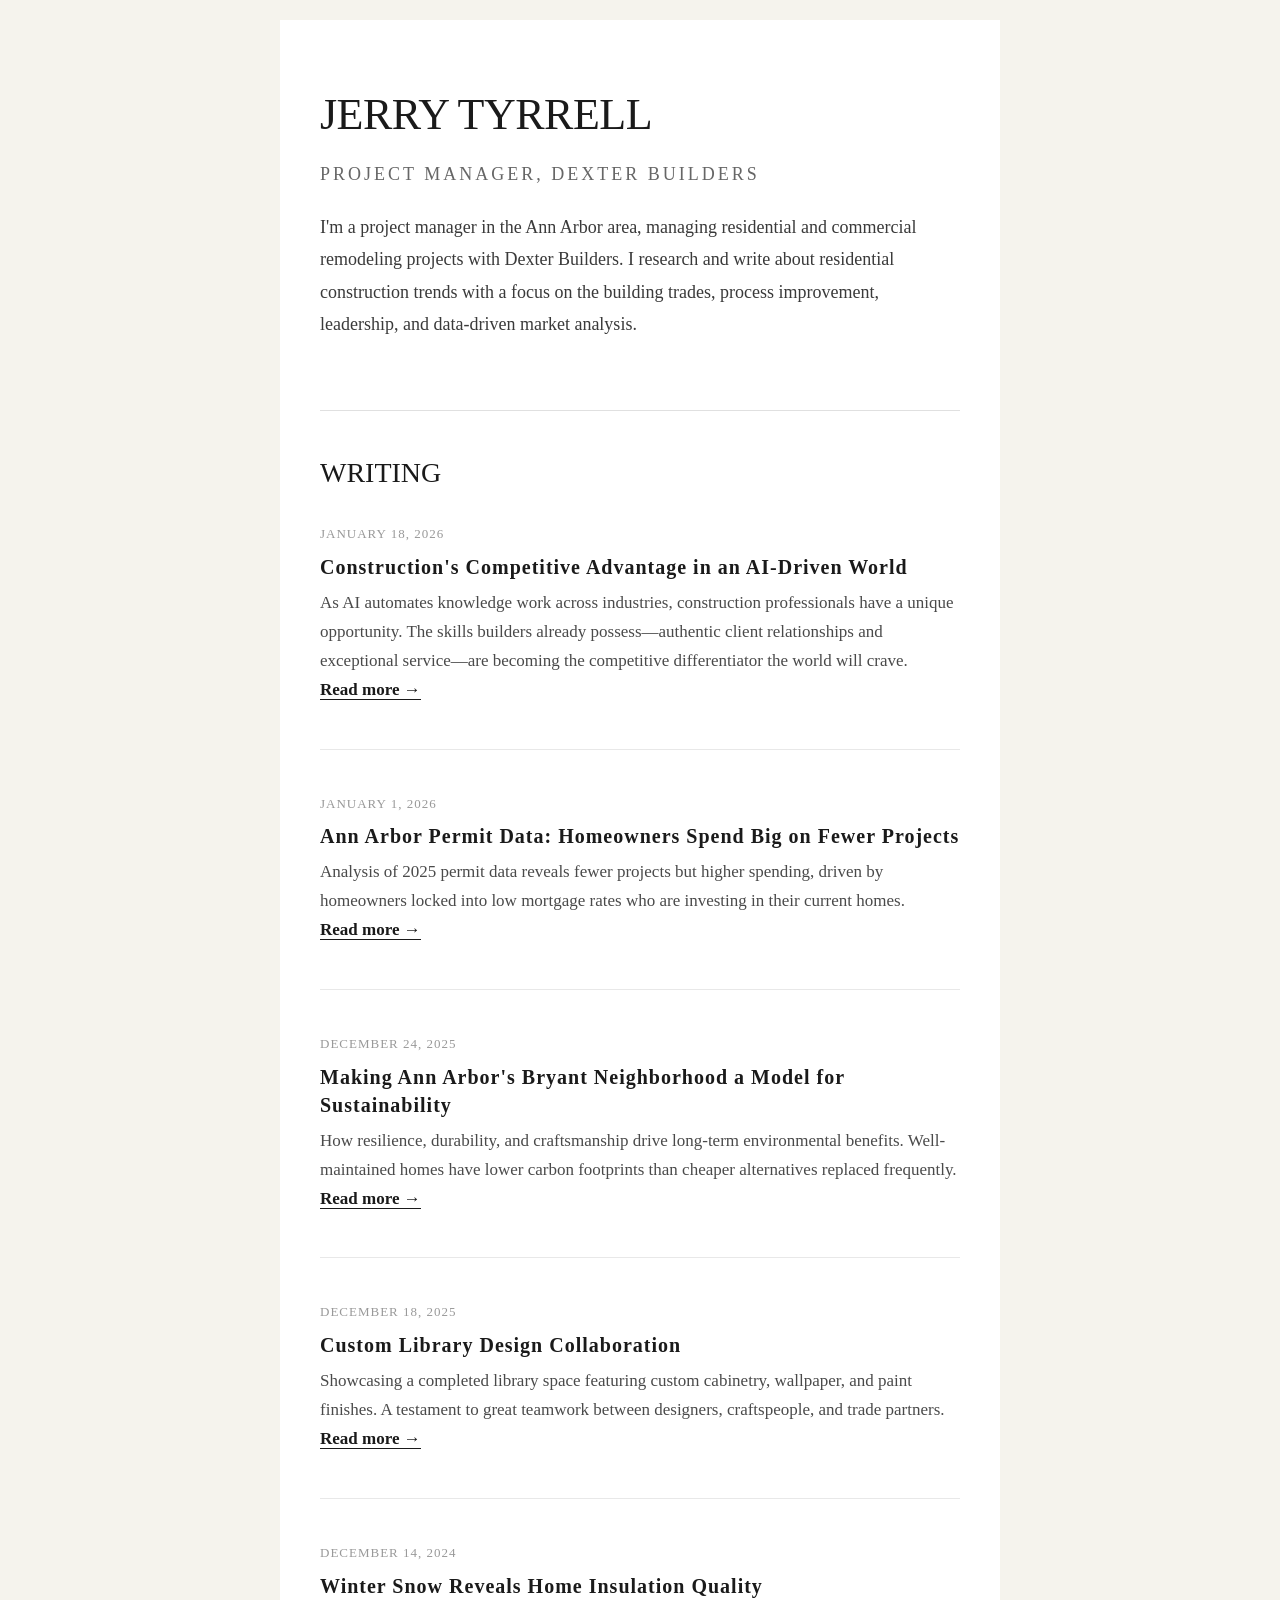
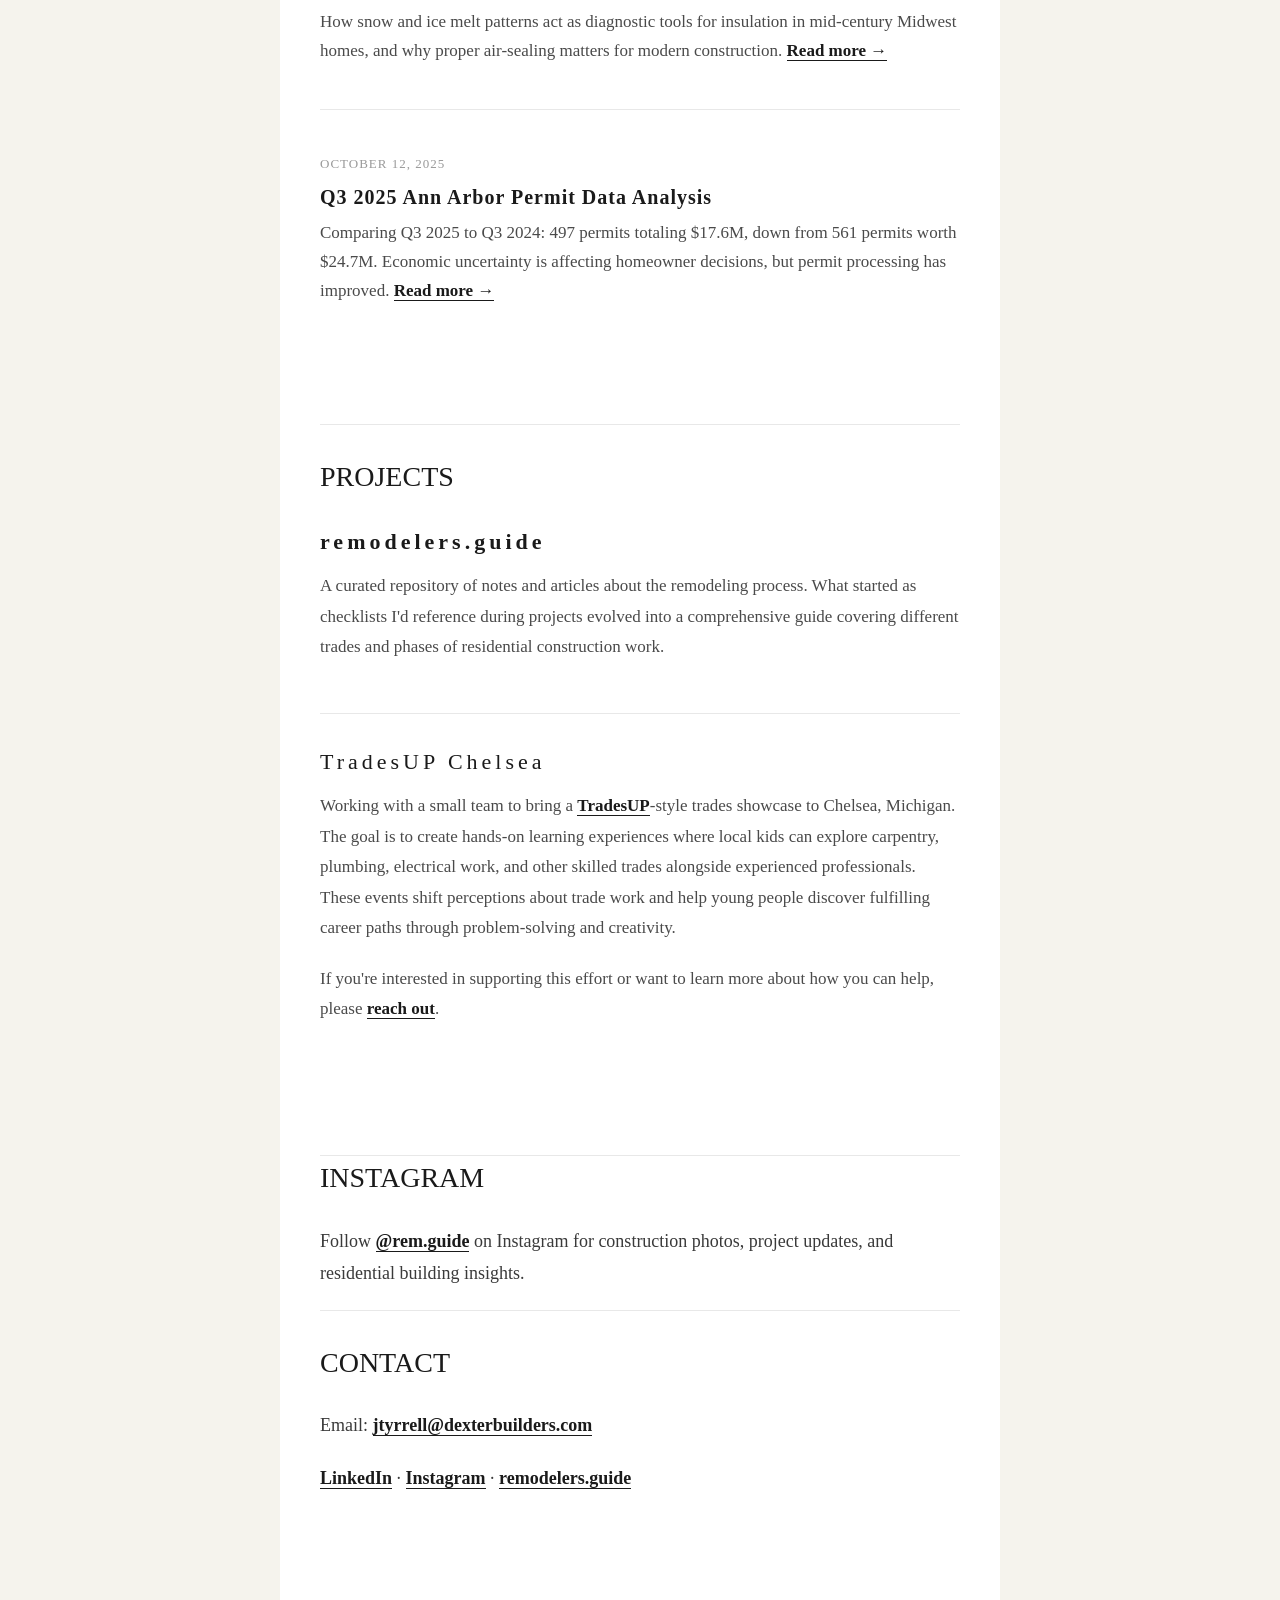
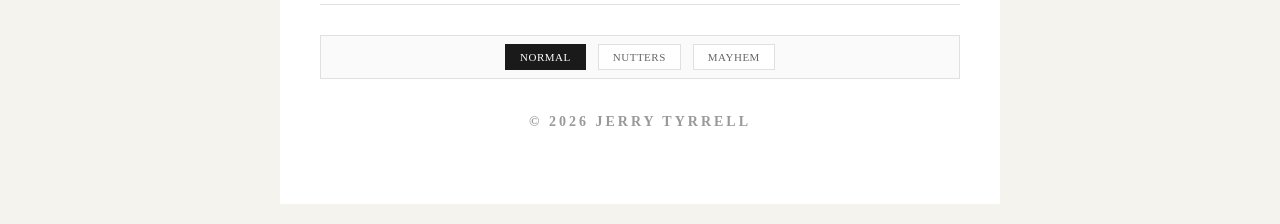
==== index.html @ f1213cc7 "Remove Instagram grid and replace with simple link Replaced the 3x3 Instagram grid with a simple tex" ====
<!DOCTYPE html>
<html lang="en">
<head>
    <meta charset="UTF-8">
    <meta name="viewport" content="width=device-width, initial-scale=1.0">
    <meta name="robots" content="noindex, nofollow">
    <meta name="googlebot" content="noindex, nofollow">
    <title>Jerry Tyrrell</title>
    <link rel="stylesheet" href="styles.css">
</head>
<body>
    <div class="container">
        <header>
            <h1>Jerry Tyrrell</h1>
            <p class="subtitle">Project Manager, Dexter Builders</p>
            <p class="intro">I'm a project manager in the Ann Arbor area, managing residential and commercial remodeling projects with Dexter Builders. I research and write about residential construction trends with a focus on the building trades, process improvement, leadership, and data-driven market analysis.</p>
        </header>

        <main>
            <section id="writing">
                <h2>Writing</h2>

                <div class="posts-grid">
                    <div class="post-tile">
                        <div class="post-meta">January 18, 2026</div>
                        <h3><a href="https://www.linkedin.com/feed/update/urn:li:activity:7418516091066363904/" target="_blank">Construction's Competitive Advantage in an AI-Driven World</a></h3>
                        <p>As AI automates knowledge work across industries, construction professionals have a unique opportunity. The skills builders already possess—authentic client relationships and exceptional service—are becoming the competitive differentiator the world will crave. <a href="https://www.linkedin.com/feed/update/urn:li:activity:7418516091066363904/" target="_blank" class="read-more">Read more →</a></p>
                    </div>

                    <div class="post-divider"></div>

                    <div class="post-tile">
                        <div class="post-meta">January 1, 2026</div>
                        <h3><a href="https://www.linkedin.com/posts/jerrytyrrell_closing-out-the-year-means-we-can-look-at-activity-7412513308915867648-OZ-E" target="_blank">Ann Arbor Permit Data: Homeowners Spend Big on Fewer Projects</a></h3>
                        <p>Analysis of 2025 permit data reveals fewer projects but higher spending, driven by homeowners locked into low mortgage rates who are investing in their current homes. <a href="https://www.linkedin.com/posts/jerrytyrrell_closing-out-the-year-means-we-can-look-at-activity-7412513308915867648-OZ-E" target="_blank" class="read-more">Read more →</a></p>
                    </div>

                    <div class="post-divider"></div>

                    <div class="post-tile">
                        <div class="post-meta">December 24, 2025</div>
                        <h3><a href="https://www.linkedin.com/posts/jerrytyrrell_making-ann-arbors-bryant-neighborhood-a-activity-7409614318465519616-YeWt" target="_blank">Making Ann Arbor's Bryant Neighborhood a Model for Sustainability</a></h3>
                        <p>How resilience, durability, and craftsmanship drive long-term environmental benefits. Well-maintained homes have lower carbon footprints than cheaper alternatives replaced frequently. <a href="https://www.linkedin.com/posts/jerrytyrrell_making-ann-arbors-bryant-neighborhood-a-activity-7409614318465519616-YeWt" target="_blank" class="read-more">Read more →</a></p>
                    </div>

                    <div class="post-divider"></div>

                    <div class="post-tile">
                        <div class="post-meta">December 18, 2025</div>
                        <h3><a href="https://www.linkedin.com/posts/jerrytyrrell_i-love-the-way-this-library-turned-out-it-activity-7407270418157330432-pagd" target="_blank">Custom Library Design Collaboration</a></h3>
                        <p>Showcasing a completed library space featuring custom cabinetry, wallpaper, and paint finishes. A testament to great teamwork between designers, craftspeople, and trade partners. <a href="https://www.linkedin.com/posts/jerrytyrrell_i-love-the-way-this-library-turned-out-it-activity-7407270418157330432-pagd" target="_blank" class="read-more">Read more →</a></p>
                    </div>

                    <div class="post-divider"></div>

                    <div class="post-tile">
                        <div class="post-meta">December 14, 2024</div>
                        <h3><a href="https://www.linkedin.com/posts/jerrytyrrell_this-time-of-year-is-a-gift-for-housing-nerds-activity-7406073569228754944-mecq" target="_blank">Winter Snow Reveals Home Insulation Quality</a></h3>
                        <p>How snow and ice melt patterns act as diagnostic tools for insulation in mid-century Midwest homes, and why proper air-sealing matters for modern construction. <a href="https://www.linkedin.com/posts/jerrytyrrell_this-time-of-year-is-a-gift-for-housing-nerds-activity-7406073569228754944-mecq" target="_blank" class="read-more">Read more →</a></p>
                    </div>

                    <div class="post-divider"></div>

                    <div class="post-tile">
                        <div class="post-meta">October 12, 2025</div>
                        <h3><a href="https://www.linkedin.com/posts/jerrytyrrell_ive-been-tracking-ann-arbors-permit-info-activity-7382974344899125248-f1o3" target="_blank">Q3 2025 Ann Arbor Permit Data Analysis</a></h3>
                        <p>Comparing Q3 2025 to Q3 2024: 497 permits totaling $17.6M, down from 561 permits worth $24.7M. Economic uncertainty is affecting homeowner decisions, but permit processing has improved. <a href="https://www.linkedin.com/posts/jerrytyrrell_ive-been-tracking-ann-arbors-permit-info-activity-7382974344899125248-f1o3" target="_blank" class="read-more">Read more →</a></p>
                    </div>
                </div>
            </section>

            <section id="projects">
                <h2>Projects</h2>
                <div class="project">
                    <h3><a href="https://remodelers.guide" target="_blank">remodelers.guide</a></h3>
                    <p>A curated repository of notes and articles about the remodeling process. What started as checklists I'd reference during projects evolved into a comprehensive guide covering different trades and phases of residential construction work.</p>
                </div>
                <div class="project">
                    <h3>TradesUP Chelsea</h3>
                    <p>Working with a small team to bring a <a href="https://www.tradesup.org/" target="_blank">TradesUP</a>-style trades showcase to Chelsea, Michigan. The goal is to create hands-on learning experiences where local kids can explore carpentry, plumbing, electrical work, and other skilled trades alongside experienced professionals. These events shift perceptions about trade work and help young people discover fulfilling career paths through problem-solving and creativity.</p>
                    <p>If you're interested in supporting this effort or want to learn more about how you can help, please <a href="mailto:jtyrrell@dexterbuilders.com">reach out</a>.</p>
                </div>
            </section>

            <section id="instagram">
                <h2>Instagram</h2>
                <p>Follow <a href="https://www.instagram.com/rem.guide" target="_blank">@rem.guide</a> on Instagram for construction photos, project updates, and residential building insights.</p>
            </section>

            <section id="contact">
                <h2>Contact</h2>
                <p>
                    Email: <a href="mailto:jtyrrell@dexterbuilders.com">jtyrrell@dexterbuilders.com</a>
                </p>
                <p>
                    <a href="https://www.linkedin.com/in/jerrytyrrell" target="_blank">LinkedIn</a> ·
                    <a href="https://www.instagram.com/rem.guide" target="_blank">Instagram</a> ·
                    <a href="https://remodelers.guide" target="_blank">remodelers.guide</a>
                </p>
            </section>
        </main>

        <footer>
            <div class="chaos-toggle">
                <div class="mode-buttons">
                    <button class="mode-btn active" data-mode="normal">Normal</button>
                    <button class="mode-btn" data-mode="nutters">Nutters</button>
                    <button class="mode-btn" data-mode="mayhem">Mayhem</button>
                </div>
            </div>
            <p>© 2026 Jerry Tyrrell</p>
        </footer>
    </div>
    <script src="script.js"></script>
</body>
</html>
---- styles.css ----
/* Reset and Base Styles */
* {
    margin: 0;
    padding: 0;
    box-sizing: border-box;
}

html {
    scroll-behavior: smooth;
}

@keyframes pixelGlitch {
    0%, 100% { transform: translate(0); }
    20% { transform: translate(-2px, 2px); }
    40% { transform: translate(2px, -2px); }
    60% { transform: translate(-2px, -2px); }
    80% { transform: translate(2px, 2px); }
}

@keyframes constructionBlink {
    0%, 49% { opacity: 1; }
    50%, 100% { opacity: 0; }
}

@keyframes neonGlow {
    0%, 100% {
        text-shadow: 0 0 10px #FF00FF, 0 0 20px #FF00FF, 0 0 30px #00FFFF;
    }
    50% {
        text-shadow: 0 0 20px #00FFFF, 0 0 30px #00FFFF, 0 0 40px #FF00FF;
    }
}

@keyframes rotate {
    from { transform: rotate(0deg); }
    to { transform: rotate(360deg); }
}

@keyframes slideIn {
    from { transform: translateX(-100%); opacity: 0; }
    to { transform: translateX(0); opacity: 1; }
}

body {
    font-family: 'Courier New', Courier, monospace;
    font-size: 16px;
    line-height: 1.6;
    color: #00FF00;
    background: #000;
    position: relative;
    overflow-x: hidden;
    cursor: crosshair;
}

body::before {
    content: "";
    position: fixed;
    top: 0;
    left: 0;
    width: 100%;
    height: 100%;
    background:
        repeating-linear-gradient(
            0deg,
            rgba(255, 0, 255, 0.03) 0px,
            transparent 1px,
            transparent 2px,
            rgba(255, 0, 255, 0.03) 3px
        ),
        radial-gradient(circle at 20% 50%, rgba(0, 255, 255, 0.1) 0%, transparent 50%),
        radial-gradient(circle at 80% 80%, rgba(255, 0, 255, 0.1) 0%, transparent 50%);
    pointer-events: none;
    z-index: 1;
    animation: pixelGlitch 5s infinite;
}

/* Bold, chunky headings for retro game feel */
h1, h2, h3, h4, h5, h6 {
    font-family: 'Courier New', Courier, monospace;
    font-weight: 900;
    text-transform: uppercase;
    letter-spacing: 4px;
}

/* Container */
.container {
    max-width: 900px;
    margin: 20px auto;
    padding: 0;
    background: linear-gradient(45deg, #1a1a1a 25%, transparent 25%),
                linear-gradient(-45deg, #1a1a1a 25%, transparent 25%),
                linear-gradient(45deg, transparent 75%, #1a1a1a 75%),
                linear-gradient(-45deg, transparent 75%, #1a1a1a 75%),
                #0a0a0a;
    background-size: 20px 20px;
    background-position: 0 0, 0 10px, 10px -10px, -10px 0px;
    min-height: calc(100vh - 40px);
    border: 4px solid #FF00FF;
    box-shadow:
        0 0 20px #FF00FF,
        0 0 40px rgba(255, 0, 255, 0.5),
        inset 0 0 60px rgba(0, 255, 255, 0.1);
    position: relative;
    z-index: 2;
    animation: slideIn 0.8s ease-out;
}

.container::before {
    content: "⚠ CONSTRUCTION ZONE ⚠";
    position: absolute;
    top: -30px;
    left: 50%;
    transform: translateX(-50%);
    background: repeating-linear-gradient(
        45deg,
        #FFFF00,
        #FFFF00 10px,
        #000 10px,
        #000 20px
    );
    color: #000;
    padding: 8px 24px;
    font-size: 14px;
    font-weight: 900;
    letter-spacing: 3px;
    border: 3px solid #000;
    animation: constructionBlink 1s infinite;
    z-index: 10;
}

.container::after {
    content: "▼";
    position: absolute;
    bottom: -40px;
    left: 50%;
    transform: translateX(-50%);
    color: #00FFFF;
    font-size: 24px;
    animation: constructionBlink 0.8s infinite;
}

/* Header */
header {
    margin: 0;
    padding: 30px 20px;
    background: linear-gradient(135deg, #FF00FF 0%, #00FFFF 100%);
    border-bottom: 6px solid #FFFF00;
    position: relative;
    overflow: hidden;
}

header::before {
    content: "🏗";
    position: absolute;
    top: 10px;
    right: 20px;
    font-size: 60px;
    opacity: 0.3;
    animation: rotate 10s linear infinite;
}

header::after {
    content: "";
    position: absolute;
    top: 0;
    left: -100%;
    width: 100%;
    height: 100%;
    background: linear-gradient(90deg, transparent, rgba(255, 255, 255, 0.3), transparent);
    animation: scanline 3s linear infinite;
}

@keyframes scanline {
    0% { left: -100%; }
    100% { left: 100%; }
}

h1 {
    font-size: 48px;
    font-weight: 900;
    margin: 0 0 16px 0;
    padding: 0;
    color: #000;
    text-shadow:
        3px 3px 0 #FF00FF,
        -3px -3px 0 #00FFFF,
        0 0 30px rgba(255, 255, 255, 0.8);
    letter-spacing: 6px;
    animation: neonGlow 2s ease-in-out infinite;
    position: relative;
    z-index: 1;
}

.subtitle {
    font-size: 14px;
    color: #FFFF00;
    margin: 0 0 20px 0;
    padding: 8px 16px;
    font-weight: 900;
    text-transform: uppercase;
    letter-spacing: 3px;
    background-color: #000;
    display: inline-block;
    border: 3px solid #FFFF00;
    box-shadow:
        0 0 10px #FFFF00,
        inset 0 0 10px rgba(255, 255, 0, 0.3);
    position: relative;
    z-index: 1;
}

.intro {
    font-size: 15px;
    line-height: 1.8;
    color: #00FF00;
    background-color: #0a0a0a;
    padding: 20px;
    margin: 0;
    border: 3px solid #00FFFF;
    box-shadow: 0 0 15px rgba(0, 255, 255, 0.5);
    font-family: 'Courier New', monospace;
    position: relative;
    z-index: 1;
}

.intro::before {
    content: "> ";
    color: #FF00FF;
    font-weight: 900;
}

.intro a {
    color: #FF00FF;
    border-bottom: 2px solid #FF00FF;
    font-weight: 900;
    text-decoration: none;
    transition: all 0.2s;
}

.intro a:hover {
    background-color: #FF00FF;
    color: #000;
    box-shadow: 0 0 10px #FF00FF;
}

/* Main Content */
main {
    padding: 24px;
    margin: 0;
    background-color: #000;
    position: relative;
}

section {
    margin-bottom: 32px;
    background: linear-gradient(135deg, rgba(255, 0, 255, 0.1) 0%, rgba(0, 255, 255, 0.1) 100%);
    border: 3px solid #00FFFF;
    padding: 0;
    position: relative;
    box-shadow:
        0 0 20px rgba(0, 255, 255, 0.3),
        inset 0 0 30px rgba(255, 0, 255, 0.1);
    transform: skewY(-1deg);
    transition: all 0.3s;
}

section:hover {
    transform: skewY(0deg) scale(1.02);
    box-shadow:
        0 0 30px rgba(0, 255, 255, 0.6),
        inset 0 0 40px rgba(255, 0, 255, 0.2);
}

section:nth-child(even) {
    transform: skewY(1deg);
    border-color: #FF00FF;
}

section:nth-child(even):hover {
    transform: skewY(0deg) scale(1.02);
}

section:last-child {
    margin-bottom: 0;
}

h2 {
    font-size: 24px;
    font-weight: 900;
    margin: 0;
    color: #FFFF00;
    background: linear-gradient(90deg, #000 0%, #1a1a1a 100%);
    padding: 16px 20px;
    border-bottom: 4px solid #FFFF00;
    display: block;
    text-shadow:
        2px 2px 0 #FF00FF,
        -2px -2px 0 #00FFFF,
        0 0 20px #FFFF00;
    letter-spacing: 5px;
    position: relative;
}

h2::before {
    content: "▶ ";
    color: #00FFFF;
    animation: constructionBlink 1.5s infinite;
}

h2::after {
    content: " ◀";
    color: #FF00FF;
    animation: constructionBlink 1.5s infinite 0.75s;
}

h3 {
    font-size: 18px;
    font-weight: 900;
    margin-bottom: 12px;
    color: #00FFFF;
    text-transform: uppercase;
    text-shadow: 0 0 10px #00FFFF;
}

p {
    margin-bottom: 16px;
    color: #00FF00;
    font-family: 'Courier New', monospace;
    line-height: 1.8;
    font-size: 14px;
    text-shadow: 0 0 5px rgba(0, 255, 0, 0.5);
}

/* Links */
a {
    color: #FF00FF;
    text-decoration: none;
    font-weight: 900;
    transition: all 0.2s;
    border-bottom: 2px solid #FF00FF;
    text-shadow: 0 0 8px #FF00FF;
}

a:hover {
    color: #000;
    background-color: #FF00FF;
    box-shadow: 0 0 15px #FF00FF;
    border-bottom: 2px solid #00FFFF;
    text-shadow: none;
}

/* Writing Section */
#writing > p {
    margin-bottom: 40px;
}

#writing {
    padding: 20px;
}

/* Posts Grid */
.posts-grid {
    display: flex;
    flex-direction: column;
    margin-top: 20px;
    gap: 16px;
}

.post-tile {
    padding: 16px;
    background: linear-gradient(135deg, rgba(0, 255, 255, 0.05) 0%, rgba(255, 0, 255, 0.05) 100%);
    border: 2px solid #00FF00;
    transition: all 0.3s;
    position: relative;
    transform: translateX(0);
}

.post-tile::before {
    content: "█";
    position: absolute;
    left: -20px;
    top: 50%;
    transform: translateY(-50%);
    color: #00FF00;
    font-size: 20px;
    animation: constructionBlink 1.2s infinite;
}

.post-tile:hover {
    border-color: #FF00FF;
    transform: translateX(10px);
    box-shadow: -10px 0 20px rgba(255, 0, 255, 0.3);
}

.post-tile:hover::before {
    color: #FF00FF;
}

.post-divider {
    display: none;
}

.post-meta {
    font-size: 10px;
    color: #000;
    background-color: #FFFF00;
    padding: 6px 12px;
    display: inline-block;
    margin-bottom: 10px;
    text-transform: uppercase;
    letter-spacing: 2px;
    font-family: 'Courier New', Courier, monospace;
    font-weight: 900;
    border: 2px solid #000;
    box-shadow: 0 0 10px rgba(255, 255, 0, 0.5);
}

.post-tile h3 {
    font-size: 16px;
    font-weight: 900;
    margin-bottom: 12px;
    line-height: 1.4;
    text-transform: uppercase;
    letter-spacing: 1px;
}

.post-tile h3 a {
    color: #00FFFF;
    text-decoration: none;
    transition: all 0.2s;
    border-bottom: 2px solid transparent;
}

.post-tile h3 a:hover {
    color: #FF00FF;
    text-shadow: 0 0 10px #FF00FF;
    background-color: transparent;
    border-bottom: 2px solid #FF00FF;
}

.post-tile p {
    font-size: 13px;
    line-height: 1.7;
    color: #00FF00;
    margin-bottom: 0;
}

.read-more {
    color: #FFFF00;
    font-weight: 900;
    white-space: nowrap;
    text-decoration: none;
    border-bottom: 2px solid #FFFF00;
}

.read-more:hover {
    color: #000;
    background-color: #FFFF00;
    box-shadow: 0 0 10px #FFFF00;
}

/* Instagram Section */
#instagram {
    padding: 20px;
}

/* Projects */
#projects {
    padding: 20px;
}

.project {
    margin-bottom: 24px;
    padding: 20px;
    background: linear-gradient(45deg, rgba(255, 0, 255, 0.1) 0%, rgba(0, 255, 255, 0.1) 100%);
    border: 3px solid #FFFF00;
    transition: all 0.4s;
    position: relative;
    overflow: hidden;
}

.project::before {
    content: "🚧";
    position: absolute;
    top: -10px;
    right: -10px;
    font-size: 80px;
    opacity: 0.1;
    transform: rotate(15deg);
}

.project:hover {
    transform: rotate(-1deg) scale(1.05);
    border-color: #00FFFF;
    box-shadow:
        0 0 30px rgba(0, 255, 255, 0.5),
        inset 0 0 40px rgba(255, 0, 255, 0.2);
}

.project:nth-child(even):hover {
    transform: rotate(1deg) scale(1.05);
}

.project:last-child {
    margin-bottom: 0;
}

.project h3 {
    margin-bottom: 16px;
    font-size: 20px;
    padding: 12px;
    background: linear-gradient(90deg, #FF00FF 0%, #00FFFF 100%);
    color: #000;
    text-shadow: 1px 1px 0 rgba(255, 255, 255, 0.5);
    border: 3px solid #000;
    position: relative;
}

.project h3::before {
    content: "⚡ ";
    font-size: 20px;
    animation: constructionBlink 1s infinite;
}

.project h3 a {
    color: #000;
    border-bottom: 3px solid #FFFF00;
    text-decoration: none;
    transition: all 0.2s;
    font-weight: 900;
}

.project h3 a:hover {
    background-color: #FFFF00;
    color: #000;
    box-shadow: 0 0 15px #FFFF00;
}

.project p {
    color: #00FF00;
    line-height: 1.8;
    font-size: 14px;
    padding: 0;
    margin-bottom: 12px;
}

.project p:last-child {
    margin-bottom: 0;
}

/* Background Section */
#background p {
    margin-bottom: 24px;
}

.experience {
    margin-top: 48px;
    padding-top: 48px;
    border-top: 1px solid #f0f0f0;
}

.experience h3 {
    font-size: 18px;
    margin-bottom: 20px;
    color: #000;
}

.experience-list {
    list-style: none;
}

.experience-list li {
    margin-bottom: 16px;
    line-height: 1.7;
    color: #444;
}

.experience-list strong {
    color: #000;
    font-weight: 600;
}

/* Contact Section */
#contact {
    padding: 20px;
}

#contact p {
    margin-bottom: 16px;
    line-height: 1.8;
    padding: 16px;
    background: linear-gradient(135deg, rgba(255, 0, 255, 0.1) 0%, rgba(0, 255, 255, 0.1) 100%);
    border: 2px solid #00FFFF;
    box-shadow: 0 0 15px rgba(0, 255, 255, 0.3);
}

#contact a {
    color: #FF00FF;
    font-weight: 900;
}

/* Footer */
footer {
    margin: 0;
    padding: 24px;
    background: repeating-linear-gradient(
        45deg,
        #000 0px,
        #000 10px,
        #FFFF00 10px,
        #FFFF00 11px,
        #000 11px,
        #000 21px,
        #FF00FF 21px,
        #FF00FF 22px
    );
    border-top: 6px solid #00FFFF;
    text-align: center;
    position: relative;
}

footer::before {
    content: "⚠⚠⚠";
    position: absolute;
    top: -20px;
    left: 50%;
    transform: translateX(-50%);
    color: #FFFF00;
    font-size: 20px;
    animation: constructionBlink 1.5s infinite;
}

.chaos-toggle {
    margin-bottom: 20px;
}

.mode-buttons {
    display: flex;
    gap: 12px;
    justify-content: center;
    align-items: center;
    padding: 20px;
    background: rgba(0, 0, 0, 0.8);
    border: 3px solid #00FFFF;
    box-shadow: 0 0 20px rgba(0, 255, 255, 0.5);
}

.mode-btn {
    font-family: 'Courier New', monospace;
    font-size: 16px;
    font-weight: 900;
    letter-spacing: 2px;
    padding: 12px 24px;
    background: linear-gradient(135deg, #1a1a1a 0%, #0a0a0a 100%);
    color: #00FFFF;
    border: 3px solid #00FFFF;
    cursor: pointer;
    text-transform: uppercase;
    transition: all 0.3s;
    box-shadow: 0 0 15px rgba(0, 255, 255, 0.3);
    text-shadow: 0 0 8px #00FFFF;
    position: relative;
}

.mode-btn:hover {
    background: linear-gradient(135deg, #FF00FF 0%, #00FFFF 100%);
    color: #000;
    border-color: #FFFF00;
    box-shadow: 0 0 25px rgba(255, 255, 0, 0.6);
    text-shadow: none;
    transform: translateY(-2px);
}

.mode-btn.active {
    background: linear-gradient(135deg, #FFFF00 0%, #FF00FF 100%);
    color: #000;
    border-color: #FFFF00;
    box-shadow: 0 0 30px rgba(255, 255, 0, 0.8), inset 0 0 20px rgba(255, 255, 255, 0.3);
    text-shadow: 1px 1px 0 rgba(255, 255, 255, 0.5);
}

.mode-btn.active::before {
    content: "▶ ";
    animation: constructionBlink 1s infinite;
}

.mode-btn.active::after {
    content: " ◀";
    animation: constructionBlink 1s infinite 0.5s;
}

@keyframes gradientShift {
    0% { background-position: 0% 50%; }
    50% { background-position: 100% 50%; }
    100% { background-position: 0% 50%; }
}

footer p {
    font-size: 12px;
    color: #00FF00;
    background-color: #000;
    padding: 10px 20px;
    display: inline-block;
    font-weight: 900;
    letter-spacing: 3px;
    border: 3px solid #00FF00;
    text-transform: uppercase;
    box-shadow: 0 0 20px rgba(0, 255, 0, 0.5);
    text-shadow: 0 0 10px #00FF00;
}

/* ========================================
   NORMAL MODE - Clean Print Blog Style
   ======================================== */

body.sim-city-mode {
    background: #f5f3ed !important;
    color: #2c2c2c !important;
    font-family: Georgia, 'Times New Roman', serif !important;
    cursor: default !important;
    animation: none !important;
}

body.sim-city-mode::before {
    display: none !important;
}

body.sim-city-mode .container {
    background: #ffffff !important;
    border: none !important;
    box-shadow: none !important;
    animation: none !important;
    max-width: 720px !important;
    padding: 0 40px !important;
}

body.sim-city-mode .container::before {
    display: none !important;
}

body.sim-city-mode .container::after {
    display: none !important;
}

body.sim-city-mode header {
    background: #ffffff !important;
    border-bottom: 1px solid #e0e0e0 !important;
    animation: none !important;
    margin: 0 0 40px 0 !important;
    padding: 60px 0 20px !important;
}

body.sim-city-mode header::before {
    display: none !important;
}

body.sim-city-mode header::after {
    display: none !important;
}

body.sim-city-mode h1 {
    color: #1a1a1a !important;
    text-shadow: none !important;
    animation: none !important;
    font-size: 44px !important;
    letter-spacing: -0.5px !important;
    font-weight: 400 !important;
    font-family: Georgia, 'Times New Roman', serif !important;
    margin-bottom: 8px !important;
}

body.sim-city-mode .subtitle {
    background-color: transparent !important;
    color: #666 !important;
    border: none !important;
    box-shadow: none !important;
    text-shadow: none !important;
    padding: 0 !important;
    font-size: 18px !important;
    font-style: normal !important;
    font-weight: 300 !important;
    font-family: Georgia, 'Times New Roman', serif !important;
}

body.sim-city-mode .intro {
    background-color: transparent !important;
    color: #3a3a3a !important;
    border: none !important;
    box-shadow: none !important;
    text-shadow: none !important;
    font-family: Georgia, 'Times New Roman', serif !important;
    padding: 0 0 30px 0 !important;
    font-size: 18px !important;
}

body.sim-city-mode .intro::before {
    display: none !important;
}

body.sim-city-mode .intro a {
    color: #1a1a1a !important;
    border-bottom: 1px solid #1a1a1a !important;
    text-shadow: none !important;
    background: none !important;
    text-decoration: none !important;
}

body.sim-city-mode .intro a:hover {
    background-color: transparent !important;
    color: #000 !important;
    border-bottom: 2px solid #000 !important;
    box-shadow: none !important;
}

body.sim-city-mode main {
    background-color: #ffffff !important;
    padding: 0 !important;
}

body.sim-city-mode section {
    background: #ffffff !important;
    border: none !important;
    box-shadow: none !important;
    transform: none !important;
    transition: none !important;
    padding: 0 0 30px 0 !important;
    margin: 0 0 20px 0 !important;
}

body.sim-city-mode #projects,
body.sim-city-mode #instagram,
body.sim-city-mode #contact {
    border-top: 1px solid #e8e8e8 !important;
    padding-top: 30px !important;
}

body.sim-city-mode section:last-of-type {
    border-bottom: none !important;
    margin-bottom: 60px !important;
}

body.sim-city-mode section:hover {
    background: #ffffff !important;
    border: none !important;
    box-shadow: none !important;
    transform: none !important;
}

body.sim-city-mode h2 {
    background: transparent !important;
    color: #1a1a1a !important;
    border-bottom: none !important;
    border: none !important;
    text-shadow: none !important;
    animation: none !important;
    font-family: Georgia, 'Times New Roman', serif !important;
    font-size: 28px !important;
    font-weight: 400 !important;
    letter-spacing: 0 !important;
    margin-bottom: 24px !important;
    padding: 0 !important;
}

body.sim-city-mode h2::before,
body.sim-city-mode h2::after {
    display: none !important;
}

body.sim-city-mode h3 {
    color: #1a1a1a !important;
    text-shadow: none !important;
    font-family: Georgia, 'Times New Roman', serif !important;
    font-size: 20px !important;
    font-weight: 400 !important;
    text-transform: none !important;
    margin-bottom: 12px !important;
}

body.sim-city-mode p {
    color: #3a3a3a !important;
    text-shadow: none !important;
    font-family: Georgia, 'Times New Roman', serif !important;
    font-size: 18px !important;
    line-height: 1.8 !important;
    margin-bottom: 20px !important;
}

body.sim-city-mode a {
    color: #1a1a1a !important;
    border-bottom: 1px solid #1a1a1a !important;
    text-shadow: none !important;
    background: none !important;
    text-decoration: none !important;
}

body.sim-city-mode a:hover {
    color: #000 !important;
    background-color: transparent !important;
    border-bottom: 2px solid #000 !important;
    box-shadow: none !important;
}

body.sim-city-mode .post-tile {
    background: transparent !important;
    border: none !important;
    transform: none !important;
    padding: 0 0 24px 0 !important;
    margin-bottom: 24px !important;
    border-bottom: 1px solid #e8e8e8 !important;
}

body.sim-city-mode .post-tile:last-child {
    border-bottom: none !important;
}

body.sim-city-mode .post-tile:hover {
    border: none !important;
    border-bottom: 1px solid #e8e8e8 !important;
    background: transparent !important;
    box-shadow: none !important;
    transform: none !important;
}

body.sim-city-mode .post-tile:last-child:hover {
    border-bottom: none !important;
}

body.sim-city-mode .post-tile::before {
    display: none !important;
}

body.sim-city-mode .post-meta {
    background-color: transparent !important;
    color: #999 !important;
    border: none !important;
    box-shadow: none !important;
    font-size: 13px !important;
    text-transform: uppercase !important;
    letter-spacing: 1px !important;
    font-family: Georgia, 'Times New Roman', serif !important;
    font-weight: 300 !important;
    padding: 0 !important;
    margin-bottom: 8px !important;
}

body.sim-city-mode .post-tile h3 {
    margin-bottom: 8px !important;
}

body.sim-city-mode .post-tile h3 a {
    color: #1a1a1a !important;
    border-bottom: none !important;
    font-family: Georgia, 'Times New Roman', serif !important;
}

body.sim-city-mode .post-tile h3 a:hover {
    color: #000 !important;
    background-color: transparent !important;
    text-shadow: none !important;
    border-bottom: 1px solid #000 !important;
}

body.sim-city-mode .post-tile p {
    color: #4a4a4a !important;
    font-size: 17px !important;
    line-height: 1.7 !important;
}

body.sim-city-mode .read-more {
    color: #1a1a1a !important;
    border-bottom: 1px solid #1a1a1a !important;
}

body.sim-city-mode .read-more:hover {
    color: #000 !important;
    background-color: transparent !important;
    border-bottom: 2px solid #000 !important;
    box-shadow: none !important;
}

body.sim-city-mode #instagram {
    padding: 0 !important;
}

body.sim-city-mode .project {
    background: transparent !important;
    border: none !important;
    transition: none !important;
    transform: none !important;
    padding: 0 0 30px 0 !important;
    margin-bottom: 30px !important;
    border-bottom: 1px solid #e8e8e8 !important;
}

body.sim-city-mode .project:last-child {
    border-bottom: none !important;
}

body.sim-city-mode .project:hover {
    border: none !important;
    border-bottom: 1px solid #e8e8e8 !important;
    background: transparent !important;
    box-shadow: none !important;
    transform: none !important;
}

body.sim-city-mode .project:last-child:hover {
    border-bottom: none !important;
}

body.sim-city-mode .project::before {
    display: none !important;
}

body.sim-city-mode .project h3 {
    background: transparent !important;
    color: #1a1a1a !important;
    border: none !important;
    text-shadow: none !important;
    font-size: 22px !important;
    margin-bottom: 12px !important;
    padding: 0 !important;
}

body.sim-city-mode .project h3::before {
    display: none !important;
}

body.sim-city-mode .project h3 a {
    color: #1a1a1a !important;
    border-bottom: none !important;
}

body.sim-city-mode .project h3 a:hover {
    background-color: transparent !important;
    color: #000 !important;
    border-bottom: 1px solid #000 !important;
    box-shadow: none !important;
}

body.sim-city-mode .project p {
    color: #4a4a4a !important;
    font-size: 17px !important;
}

body.sim-city-mode #contact p {
    background: transparent !important;
    border: none !important;
    box-shadow: none !important;
    padding: 0 !important;
}

body.sim-city-mode footer {
    background: #ffffff !important;
    border-top: 1px solid #e0e0e0 !important;
    animation: none !important;
    padding: 30px 0 40px !important;
    margin-top: 60px !important;
}

body.sim-city-mode footer::before {
    display: none !important;
}

body.sim-city-mode footer p {
    color: #999 !important;
    background-color: transparent !important;
    border: none !important;
    box-shadow: none !important;
    text-shadow: none !important;
    font-size: 14px !important;
    text-align: center !important;
}

body.sim-city-mode .mode-buttons {
    border: 1px solid #e0e0e0 !important;
    box-shadow: none !important;
    background: #fafafa !important;
    padding: 8px !important;
    margin-bottom: 20px !important;
}

body.sim-city-mode .mode-btn {
    background: #ffffff !important;
    color: #666 !important;
    border: 1px solid #e0e0e0 !important;
    box-shadow: none !important;
    text-shadow: none !important;
    font-family: Georgia, 'Times New Roman', serif !important;
    font-size: 11px !important;
    padding: 6px 14px !important;
    text-transform: uppercase !important;
    letter-spacing: 0.5px !important;
    font-weight: 300 !important;
}

body.sim-city-mode .mode-btn:hover {
    background: #f5f5f5 !important;
    color: #333 !important;
    border: 1px solid #ccc !important;
}

body.sim-city-mode .mode-btn.active {
    background: #1a1a1a !important;
    color: #ffffff !important;
    border: 1px solid #1a1a1a !important;
    text-shadow: none !important;
}

body.sim-city-mode .mode-btn.active::before,
body.sim-city-mode .mode-btn.active::after {
    display: none !important;
}

/* Normal Mode - Mobile Responsive */
@media (max-width: 768px) {
    body.sim-city-mode .container {
        padding: 0 24px !important;
    }

    body.sim-city-mode header {
        padding: 40px 0 16px !important;
        margin: 0 0 30px 0 !important;
    }

    body.sim-city-mode h1 {
        font-size: 36px !important;
    }

    body.sim-city-mode .subtitle {
        font-size: 16px !important;
    }

    body.sim-city-mode .intro {
        font-size: 17px !important;
        padding: 0 0 24px 0 !important;
    }

    body.sim-city-mode section {
        padding: 0 0 35px 0 !important;
        margin: 0 0 35px 0 !important;
    }

    body.sim-city-mode #projects,
    body.sim-city-mode #instagram,
    body.sim-city-mode #contact {
        padding-top: 35px !important;
    }

    body.sim-city-mode h2 {
        font-size: 24px !important;
        margin-bottom: 18px !important;
    }

    body.sim-city-mode h3 {
        font-size: 19px !important;
    }

    body.sim-city-mode p {
        font-size: 17px !important;
        margin-bottom: 16px !important;
    }

    body.sim-city-mode .post-tile {
        padding: 0 0 20px 0 !important;
        margin-bottom: 20px !important;
    }

    body.sim-city-mode .project {
        padding: 0 0 24px 0 !important;
        margin-bottom: 24px !important;
    }

    body.sim-city-mode footer {
        padding: 24px 0 32px !important;
        margin-top: 40px !important;
    }
}

@media (max-width: 480px) {
    body.sim-city-mode .container {
        padding: 0 20px !important;
    }

    body.sim-city-mode header {
        padding: 32px 0 14px !important;
        margin: 0 0 24px 0 !important;
    }

    body.sim-city-mode h1 {
        font-size: 32px !important;
    }

    body.sim-city-mode section {
        padding: 0 0 28px 0 !important;
        margin: 0 0 28px 0 !important;
    }

    body.sim-city-mode #projects,
    body.sim-city-mode #instagram,
    body.sim-city-mode #contact {
        padding-top: 28px !important;
    }

    body.sim-city-mode h2 {
        font-size: 22px !important;
        margin-bottom: 16px !important;
    }

    body.sim-city-mode footer {
        padding: 20px 0 28px !important;
        margin-top: 32px !important;
    }
}

/* ========================================
   ULTRA CHAOS MODE - ENTER AT YOUR OWN RISK
   ======================================== */

@keyframes ultraShake {
    0%, 100% { transform: translate(0, 0) rotate(0deg); }
    10% { transform: translate(-5px, 5px) rotate(-2deg); }
    20% { transform: translate(5px, -5px) rotate(2deg); }
    30% { transform: translate(-5px, -5px) rotate(-1deg); }
    40% { transform: translate(5px, 5px) rotate(1deg); }
    50% { transform: translate(-5px, 0) rotate(-2deg); }
    60% { transform: translate(5px, -5px) rotate(2deg); }
    70% { transform: translate(-5px, 5px) rotate(-1deg); }
    80% { transform: translate(5px, 0) rotate(1deg); }
    90% { transform: translate(-5px, -5px) rotate(-2deg); }
}

@keyframes rainbowText {
    0% { color: #FF0000; text-shadow: 0 0 20px #FF0000; }
    16% { color: #FF00FF; text-shadow: 0 0 20px #FF00FF; }
    33% { color: #0000FF; text-shadow: 0 0 20px #0000FF; }
    50% { color: #00FFFF; text-shadow: 0 0 20px #00FFFF; }
    66% { color: #00FF00; text-shadow: 0 0 20px #00FF00; }
    83% { color: #FFFF00; text-shadow: 0 0 20px #FFFF00; }
    100% { color: #FF0000; text-shadow: 0 0 20px #FF0000; }
}

@keyframes spin {
    from { transform: rotate(0deg); }
    to { transform: rotate(360deg); }
}

@keyframes pulse {
    0%, 100% { transform: scale(1); }
    50% { transform: scale(1.1); }
}

@keyframes bounce {
    0%, 100% { transform: translateY(0); }
    50% { transform: translateY(-20px); }
}

@keyframes strobe {
    0%, 100% { opacity: 1; background-color: #000; }
    25% { opacity: 0.5; background-color: #FF00FF; }
    50% { opacity: 1; background-color: #00FFFF; }
    75% { opacity: 0.5; background-color: #FFFF00; }
}

body.ultra-chaos {
    animation: strobe 0.5s infinite, ultraShake 0.3s infinite;
    font-family: 'Comic Sans MS', cursive, sans-serif !important;
}

body.ultra-chaos * {
    font-family: 'Comic Sans MS', cursive, sans-serif !important;
}

body.ultra-chaos .container {
    animation: ultraShake 0.5s infinite, spin 20s linear infinite;
    border: 8px solid;
    border-image: linear-gradient(45deg, #FF0000, #FF00FF, #0000FF, #00FFFF, #00FF00, #FFFF00, #FF0000) 1;
    border-image-slice: 1;
}

body.ultra-chaos .container::before {
    content: "🔥🔥🔥 MAXIMUM CHAOS ACTIVATED 🔥🔥🔥";
    animation: rainbowText 1s infinite, bounce 0.5s infinite;
    font-size: 18px;
}

body.ultra-chaos h1 {
    animation: rainbowText 0.5s infinite, ultraShake 0.2s infinite, spin 2s linear infinite;
    font-size: 60px !important;
}

body.ultra-chaos h2 {
    animation: rainbowText 0.7s infinite, pulse 0.5s infinite;
}

body.ultra-chaos h3 {
    animation: rainbowText 1s infinite;
}

body.ultra-chaos header {
    animation: ultraShake 0.3s infinite;
    background: linear-gradient(45deg, #FF0000, #FF00FF, #0000FF, #00FFFF, #00FF00, #FFFF00);
    background-size: 400% 400%;
    animation: gradientShift 0.5s ease infinite, ultraShake 0.3s infinite;
}

body.ultra-chaos header::before {
    animation: spin 0.5s linear infinite !important;
    font-size: 120px !important;
}

body.ultra-chaos section {
    animation: ultraShake 0.4s infinite, pulse 1s infinite;
    transform: none !important;
}

body.ultra-chaos section:nth-child(odd) {
    animation: ultraShake 0.4s infinite, pulse 1s infinite, spin 10s linear infinite;
}

body.ultra-chaos section:nth-child(even) {
    animation: ultraShake 0.4s infinite, pulse 1s infinite, spin 10s linear infinite reverse;
}

body.ultra-chaos .post-tile {
    animation: rainbowText 0.8s infinite, bounce 0.6s infinite;
}

body.ultra-chaos .post-tile::before {
    content: "🚨";
    animation: spin 0.5s linear infinite;
    font-size: 40px !important;
}

body.ultra-chaos .project {
    animation: ultraShake 0.3s infinite, spin 5s linear infinite;
}

body.ultra-chaos .project::before {
    content: "💥";
    font-size: 150px !important;
    opacity: 0.5 !important;
    animation: spin 1s linear infinite, pulse 0.5s infinite;
}

body.ultra-chaos a {
    animation: rainbowText 0.3s infinite;
}

body.ultra-chaos p {
    animation: rainbowText 2s infinite;
}

body.ultra-chaos footer {
    animation: ultraShake 0.4s infinite;
    background: linear-gradient(45deg, #FF0000, #FF00FF, #0000FF, #00FFFF, #00FF00, #FFFF00);
    background-size: 400% 400%;
    animation: gradientShift 0.3s ease infinite, ultraShake 0.4s infinite;
}

body.ultra-chaos .chaos-toggle button {
    animation: spin 2s linear infinite, pulse 0.5s infinite;
    font-size: 20px !important;
}

body.ultra-chaos .subtitle {
    animation: bounce 0.3s infinite, rainbowText 0.5s infinite;
}

body.ultra-chaos .intro {
    animation: pulse 0.6s infinite;
}

/* Responsive */
@media (max-width: 768px) {
    body {
        font-size: 14px;
    }

    .container {
        margin: 10px;
        border: 3px solid #FF00FF;
    }

    .container::before {
        font-size: 10px;
        padding: 6px 16px;
        top: -25px;
    }

    header {
        padding: 20px 16px;
    }

    header::before {
        font-size: 40px;
        top: 10px;
        right: 10px;
    }

    h1 {
        font-size: 32px;
        letter-spacing: 3px;
        margin-bottom: 12px;
    }

    .subtitle {
        font-size: 12px;
        padding: 6px 12px;
        letter-spacing: 2px;
    }

    .intro {
        font-size: 13px;
        padding: 16px;
    }

    main {
        padding: 16px;
    }

    section {
        margin-bottom: 24px;
    }

    h2 {
        font-size: 18px;
        padding: 12px 16px;
        letter-spacing: 3px;
    }

    h3 {
        font-size: 16px;
    }

    .post-tile {
        padding: 12px;
    }

    .post-tile::before {
        left: -15px;
        font-size: 16px;
    }

    .project {
        padding: 16px;
    }

    .project h3 {
        font-size: 16px;
        padding: 10px;
    }

    .project p {
        font-size: 13px;
    }

    .mode-buttons {
        flex-direction: column;
        gap: 8px;
        padding: 12px;
    }

    .mode-btn {
        width: 100%;
        font-size: 14px;
        padding: 10px 16px;
    }

    /* Ultra chaos mode mobile overrides */
    body.ultra-chaos h1 {
        font-size: 36px !important;
    }

    body.ultra-chaos .container::before {
        font-size: 12px !important;
        padding: 6px 12px !important;
        top: -25px !important;
    }

    body.ultra-chaos header::before {
        font-size: 80px !important;
    }
}

@media (max-width: 480px) {
    .container {
        margin: 5px;
    }

    h1 {
        font-size: 24px;
        letter-spacing: 2px;
    }

    h2 {
        font-size: 16px;
        padding: 10px 12px;
        letter-spacing: 2px;
    }

    header::before {
        font-size: 30px;
    }

    .container::before {
        font-size: 9px;
        padding: 4px 12px;
    }

    /* Ultra chaos mode small mobile overrides */
    body.ultra-chaos h1 {
        font-size: 28px !important;
    }

    body.ultra-chaos header::before {
        font-size: 60px !important;
    }

    body.ultra-chaos .container::before {
        font-size: 10px !important;
        padding: 4px 8px !important;
    }
}
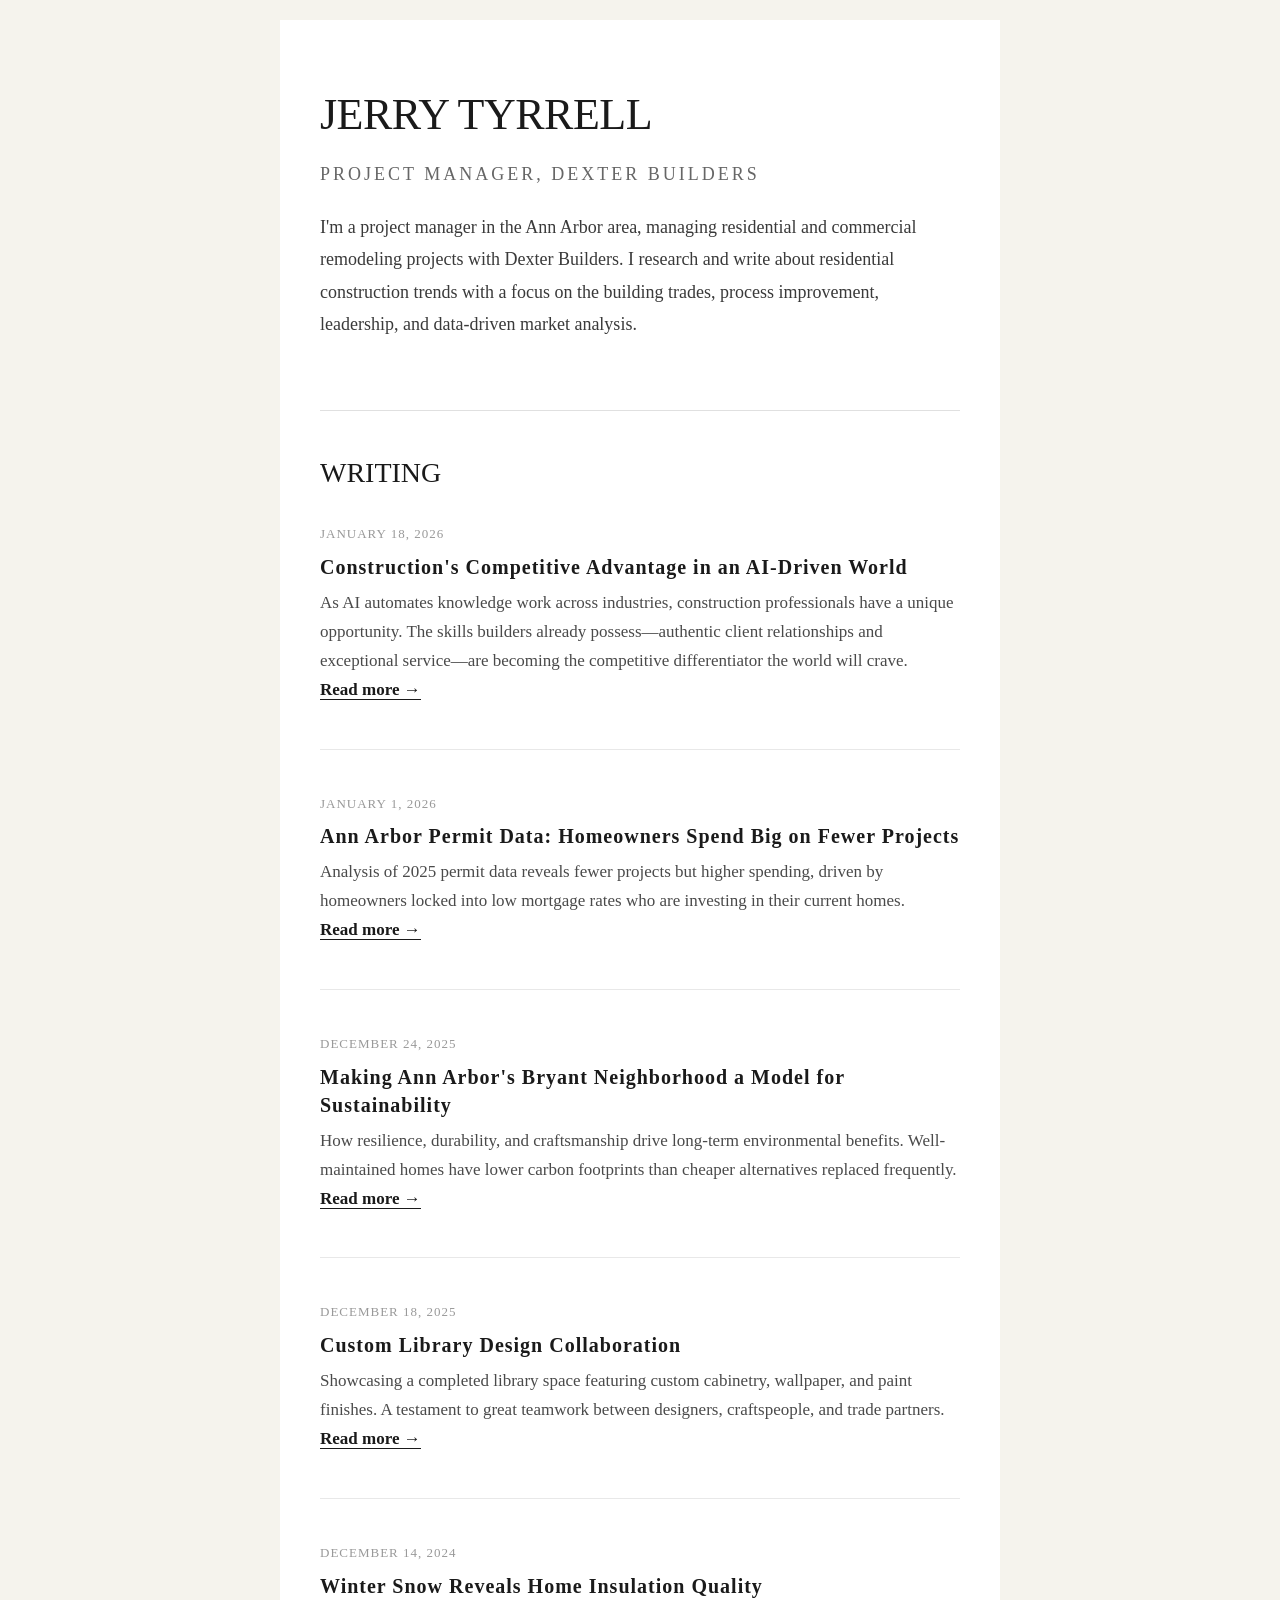
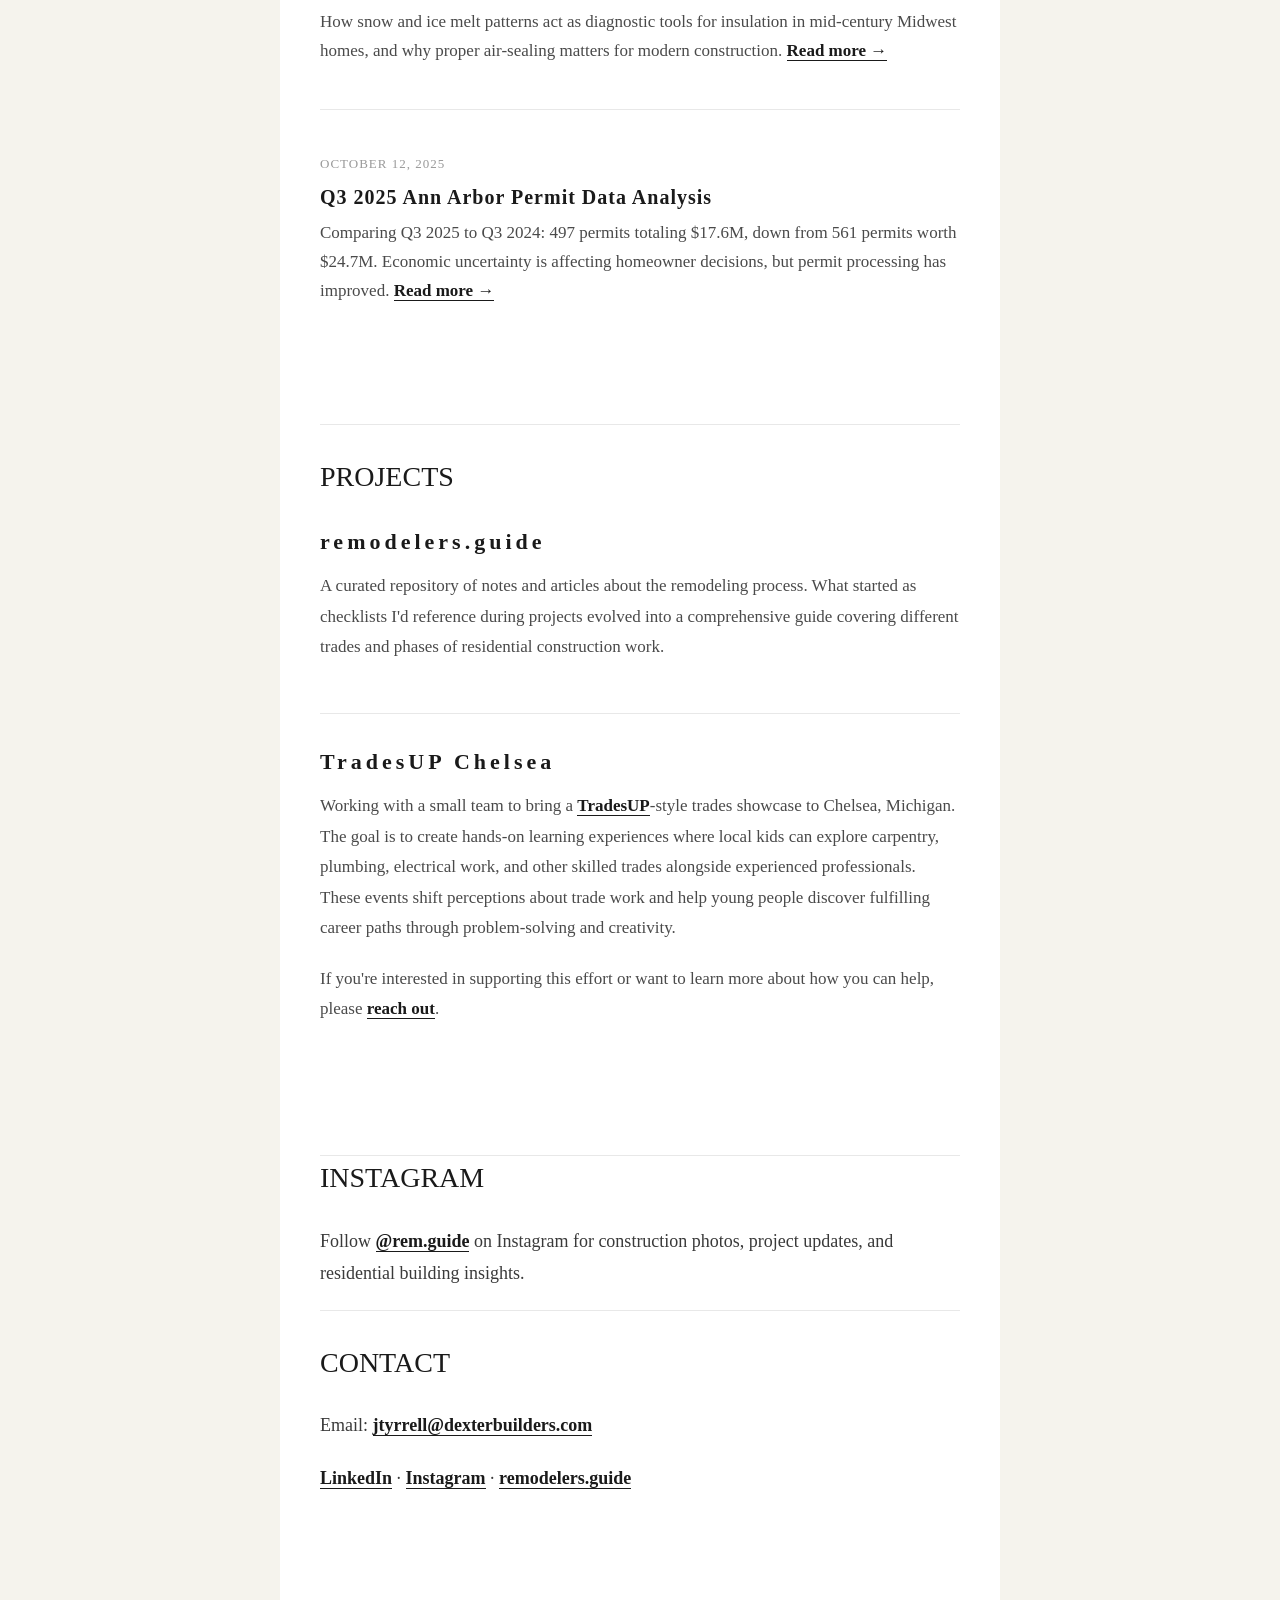
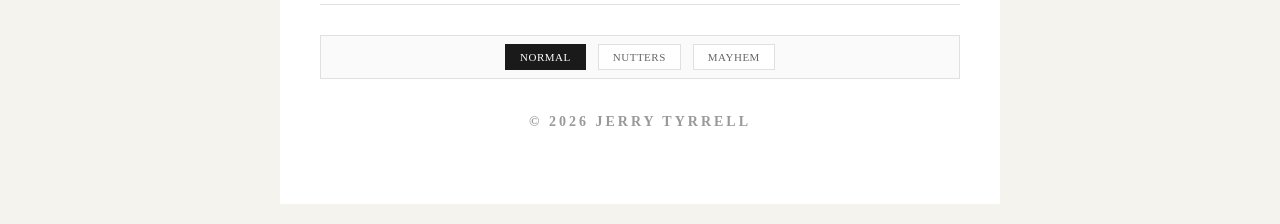
==== commit 22624573: "Add link to TradesUP Chelsea event website" ====
--- a/index.html
+++ b/index.html
@@ -76,7 +76,7 @@
                     <p>A curated repository of notes and articles about the remodeling process. What started as checklists I'd reference during projects evolved into a comprehensive guide covering different trades and phases of residential construction work.</p>
                 </div>
                 <div class="project">
-                    <h3>TradesUP Chelsea</h3>
+                    <h3><a href="https://jertyr.github.io/trades-up/" target="_blank">TradesUP Chelsea</a></h3>
                     <p>Working with a small team to bring a <a href="https://www.tradesup.org/" target="_blank">TradesUP</a>-style trades showcase to Chelsea, Michigan. The goal is to create hands-on learning experiences where local kids can explore carpentry, plumbing, electrical work, and other skilled trades alongside experienced professionals. These events shift perceptions about trade work and help young people discover fulfilling career paths through problem-solving and creativity.</p>
                     <p>If you're interested in supporting this effort or want to learn more about how you can help, please <a href="mailto:jtyrrell@dexterbuilders.com">reach out</a>.</p>
                 </div>
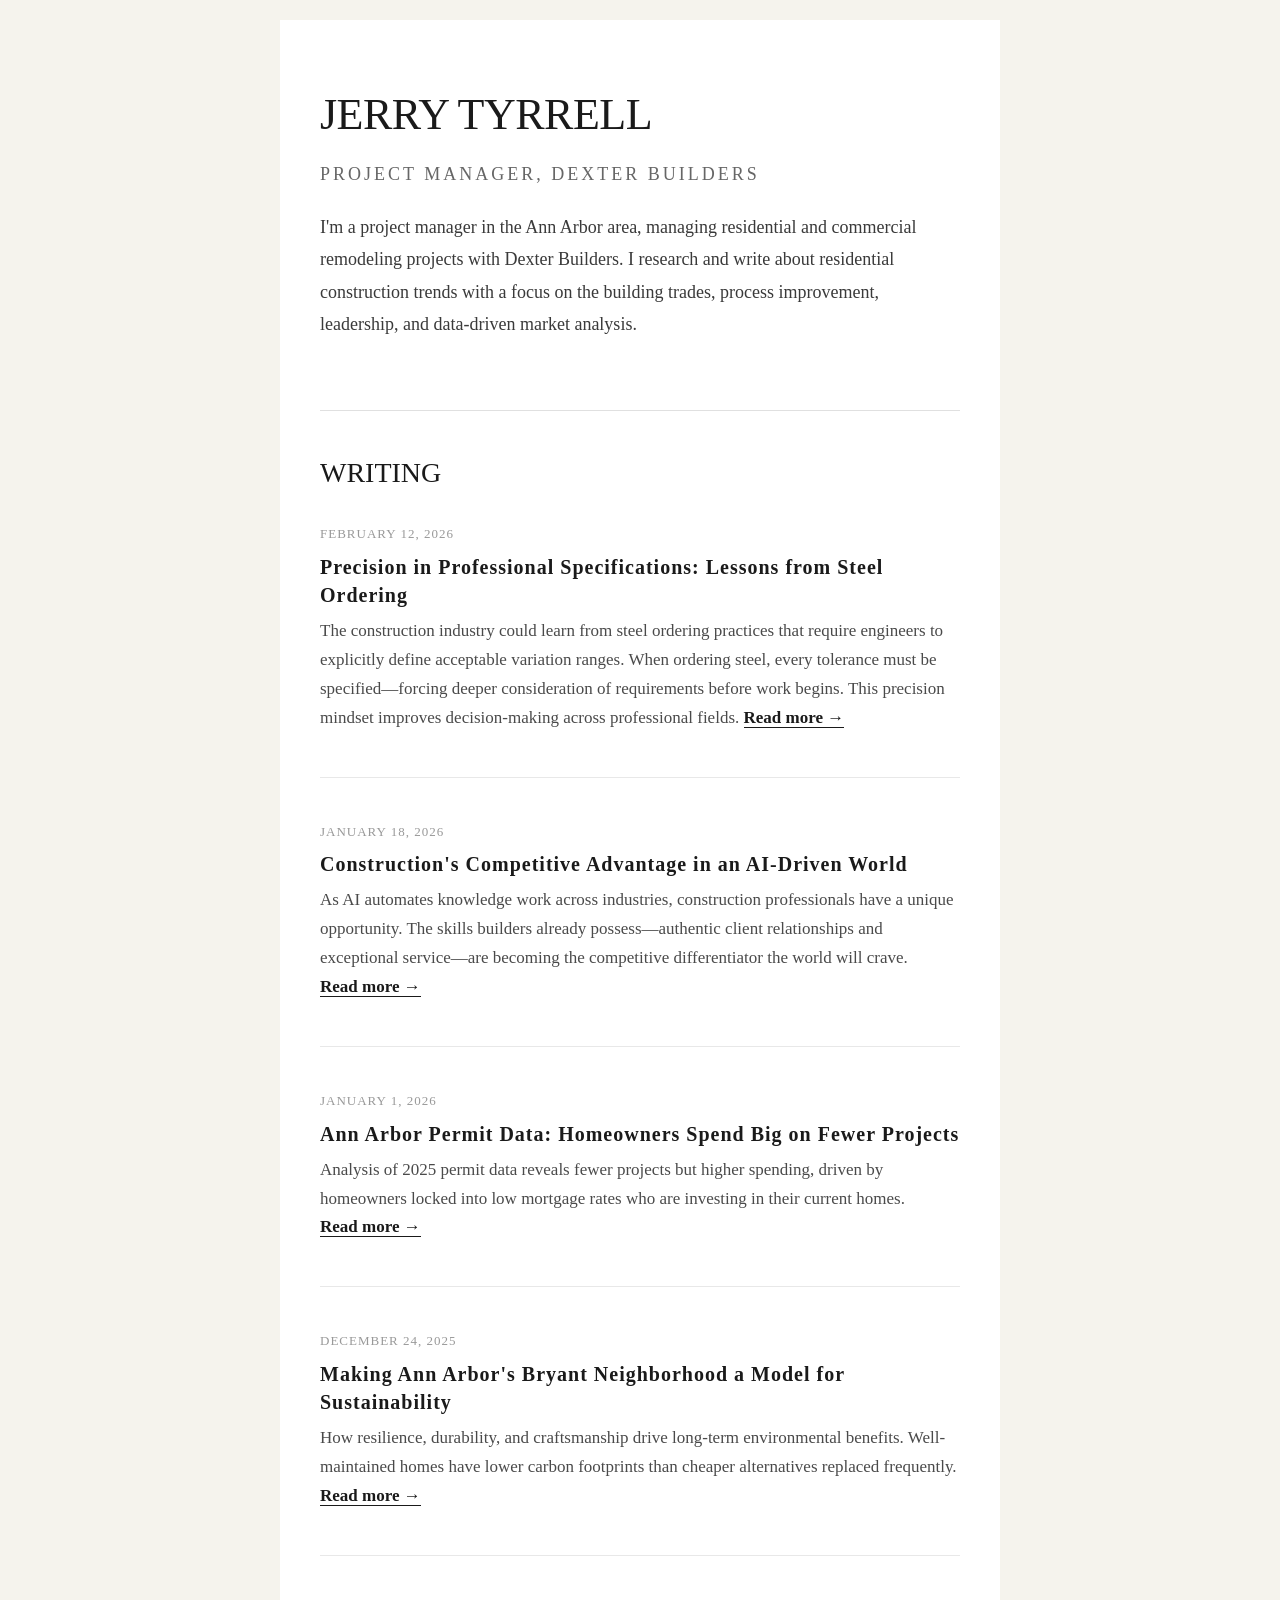
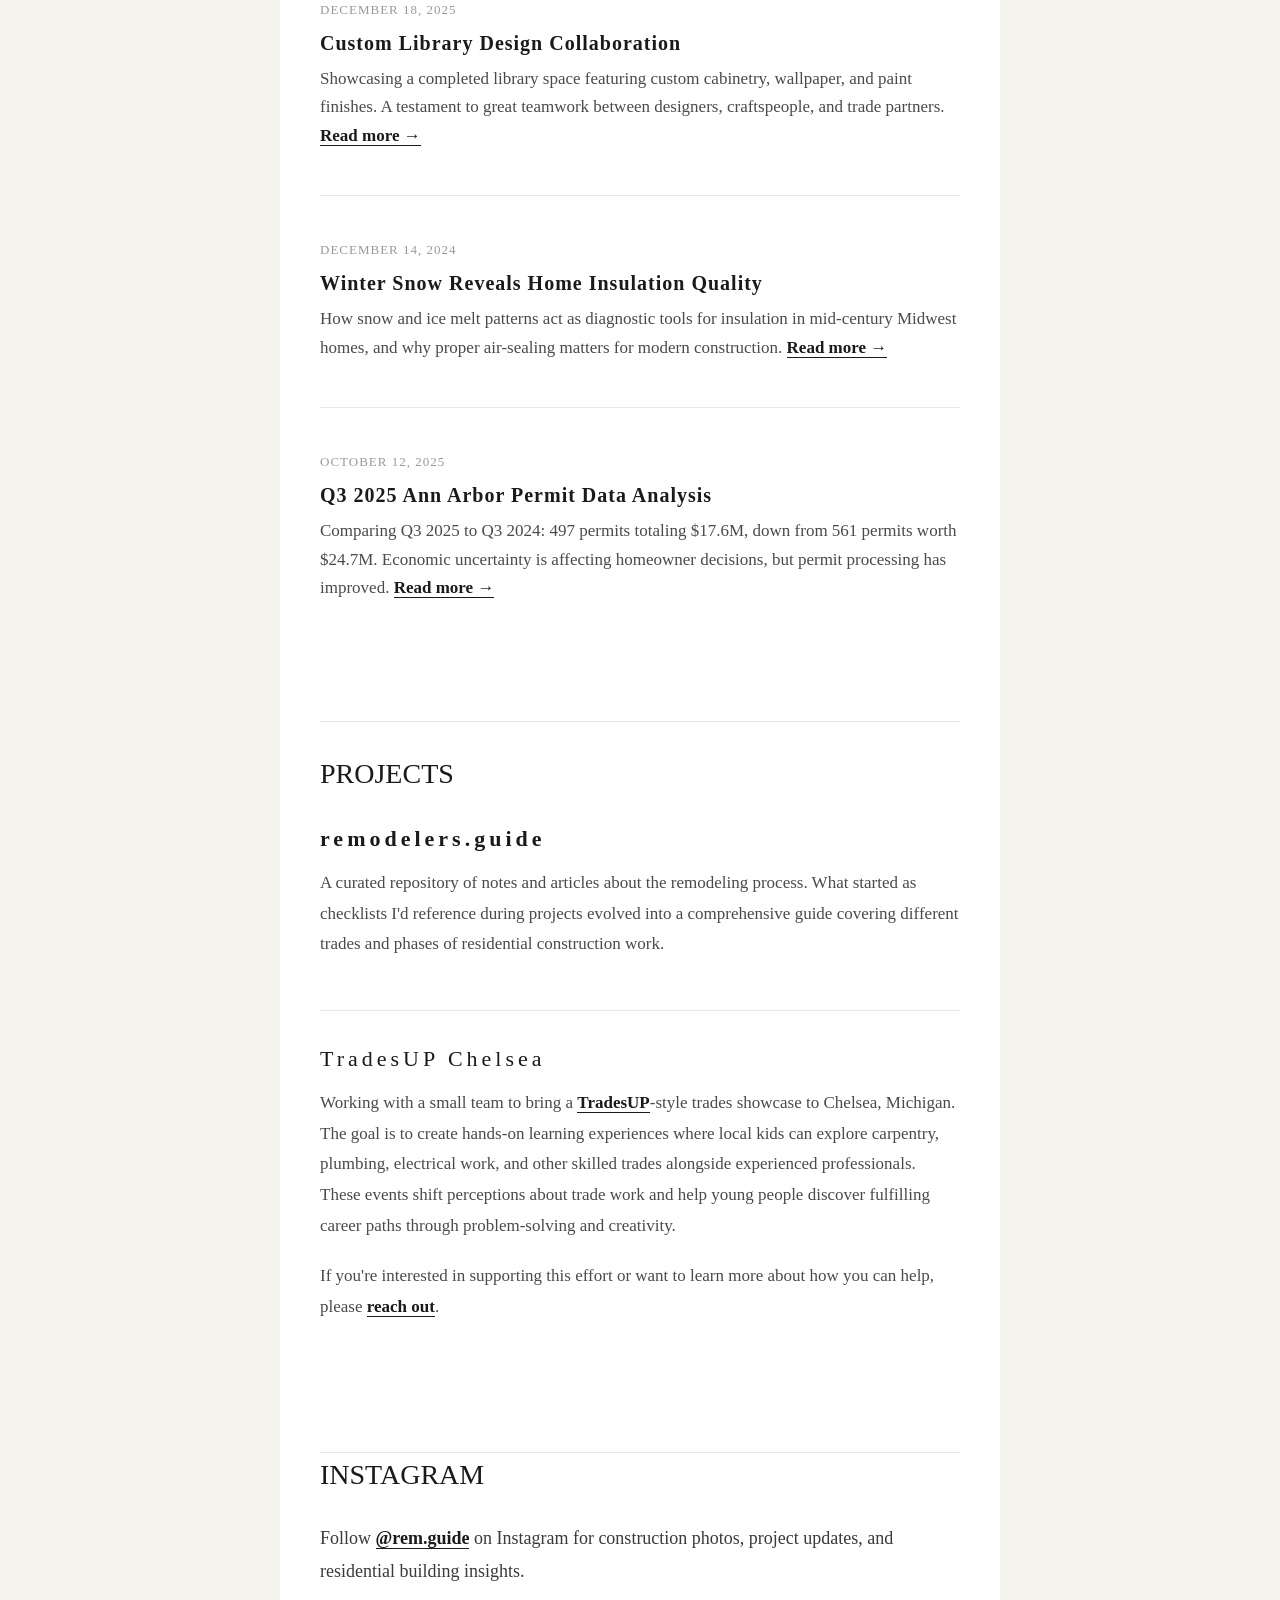
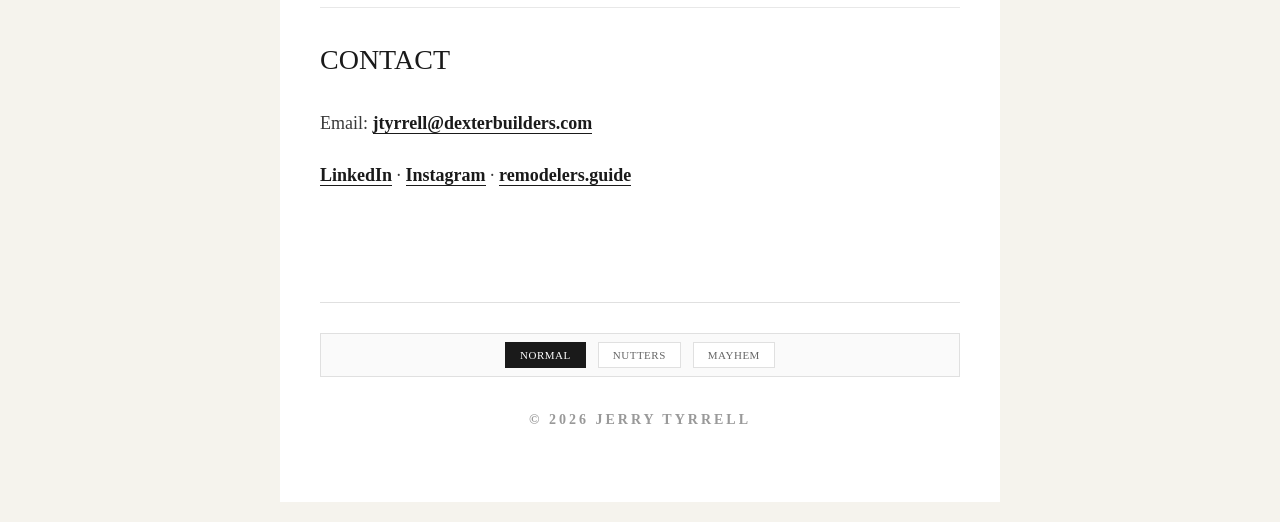
==== commit cc911373: "Add repository memory file and LinkedIn post about precision - Create MEMORY.md documenting repo str" ====
--- a/index.html
+++ b/index.html
@@ -21,6 +21,14 @@
                 <h2>Writing</h2>
 
                 <div class="posts-grid">
+                    <div class="post-tile">
+                        <div class="post-meta">February 12, 2026</div>
+                        <h3><a href="https://www.linkedin.com/feed/update/urn:li:activity:7427568767519367168/" target="_blank">Precision in Professional Specifications: Lessons from Steel Ordering</a></h3>
+                        <p>The construction industry could learn from steel ordering practices that require engineers to explicitly define acceptable variation ranges. When ordering steel, every tolerance must be specified—forcing deeper consideration of requirements before work begins. This precision mindset improves decision-making across professional fields. <a href="https://www.linkedin.com/feed/update/urn:li:activity:7427568767519367168/" target="_blank" class="read-more">Read more →</a></p>
+                    </div>
+
+                    <div class="post-divider"></div>
+
                     <div class="post-tile">
                         <div class="post-meta">January 18, 2026</div>
                         <h3><a href="https://www.linkedin.com/feed/update/urn:li:activity:7418516091066363904/" target="_blank">Construction's Competitive Advantage in an AI-Driven World</a></h3>
@@ -76,7 +84,7 @@
                     <p>A curated repository of notes and articles about the remodeling process. What started as checklists I'd reference during projects evolved into a comprehensive guide covering different trades and phases of residential construction work.</p>
                 </div>
                 <div class="project">
-                    <h3><a href="https://jertyr.github.io/trades-up/" target="_blank">TradesUP Chelsea</a></h3>
+                    <h3>TradesUP Chelsea</h3>
                     <p>Working with a small team to bring a <a href="https://www.tradesup.org/" target="_blank">TradesUP</a>-style trades showcase to Chelsea, Michigan. The goal is to create hands-on learning experiences where local kids can explore carpentry, plumbing, electrical work, and other skilled trades alongside experienced professionals. These events shift perceptions about trade work and help young people discover fulfilling career paths through problem-solving and creativity.</p>
                     <p>If you're interested in supporting this effort or want to learn more about how you can help, please <a href="mailto:jtyrrell@dexterbuilders.com">reach out</a>.</p>
                 </div>
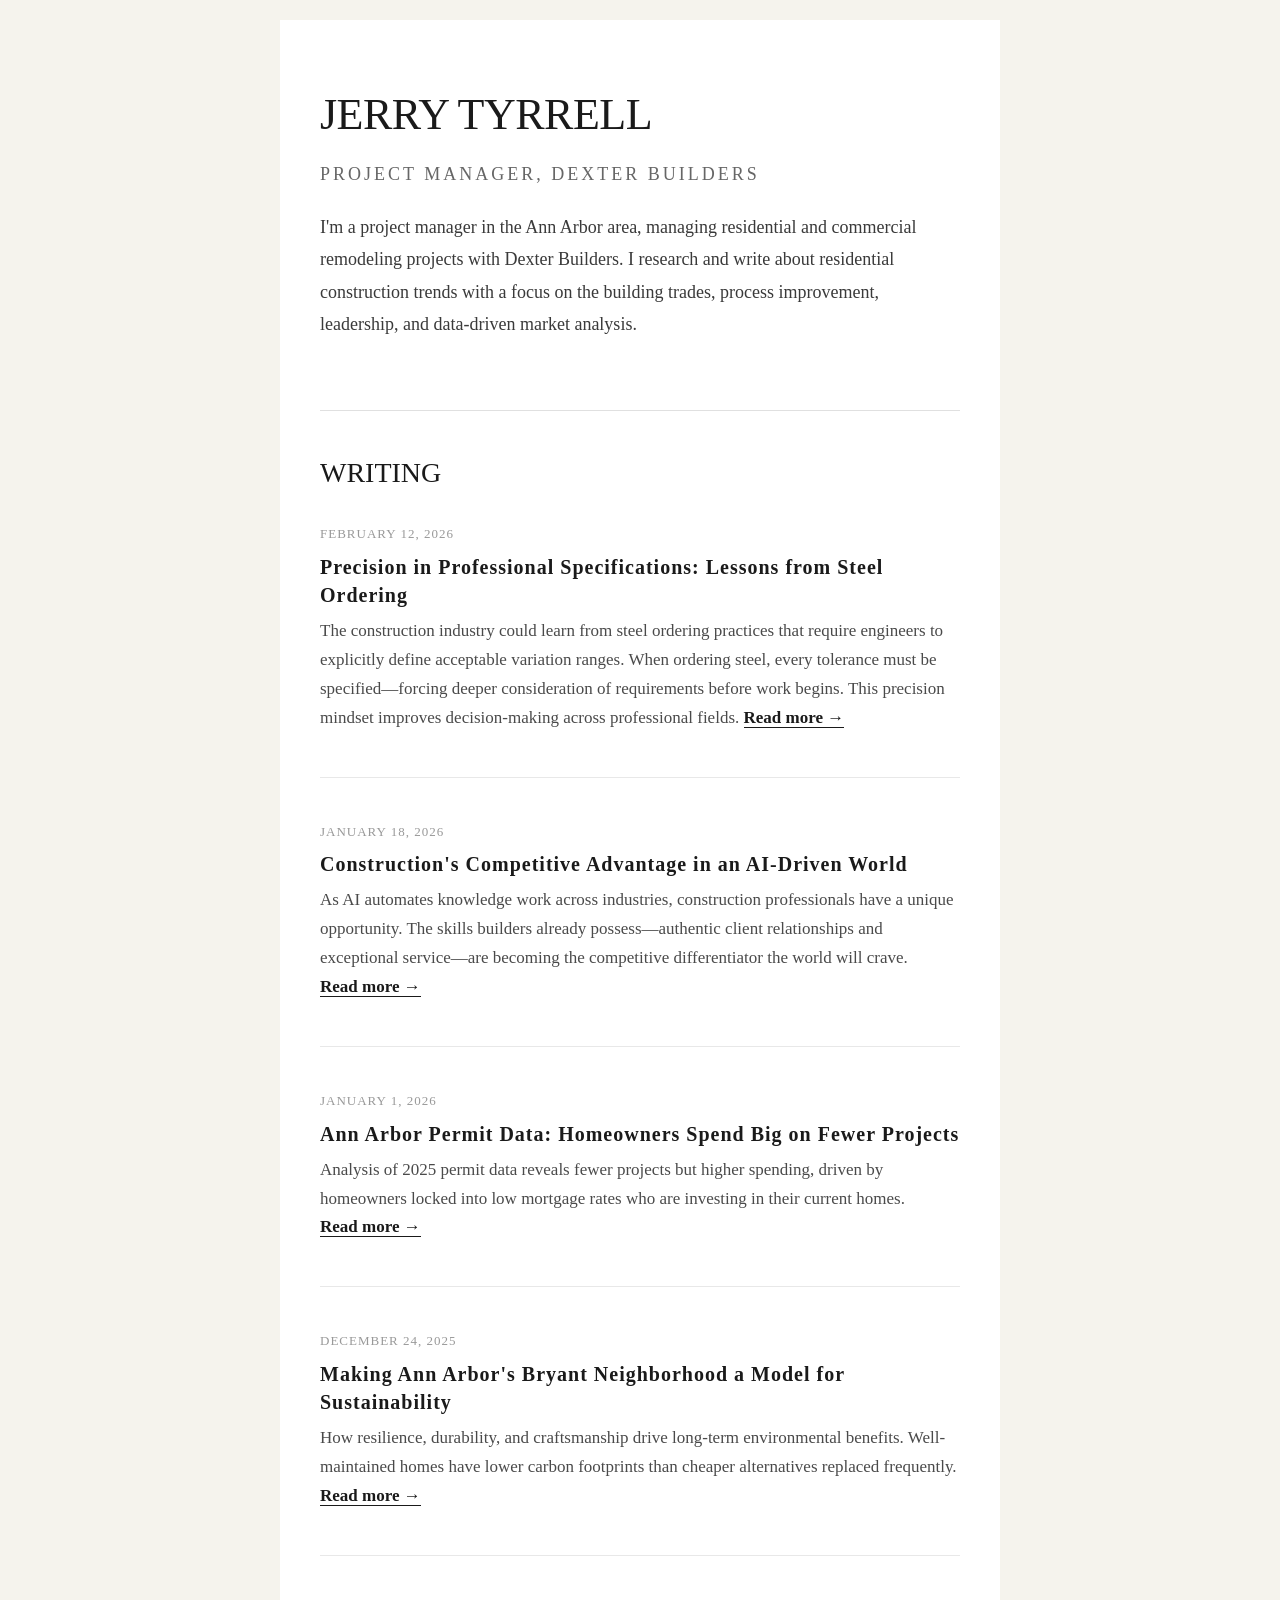
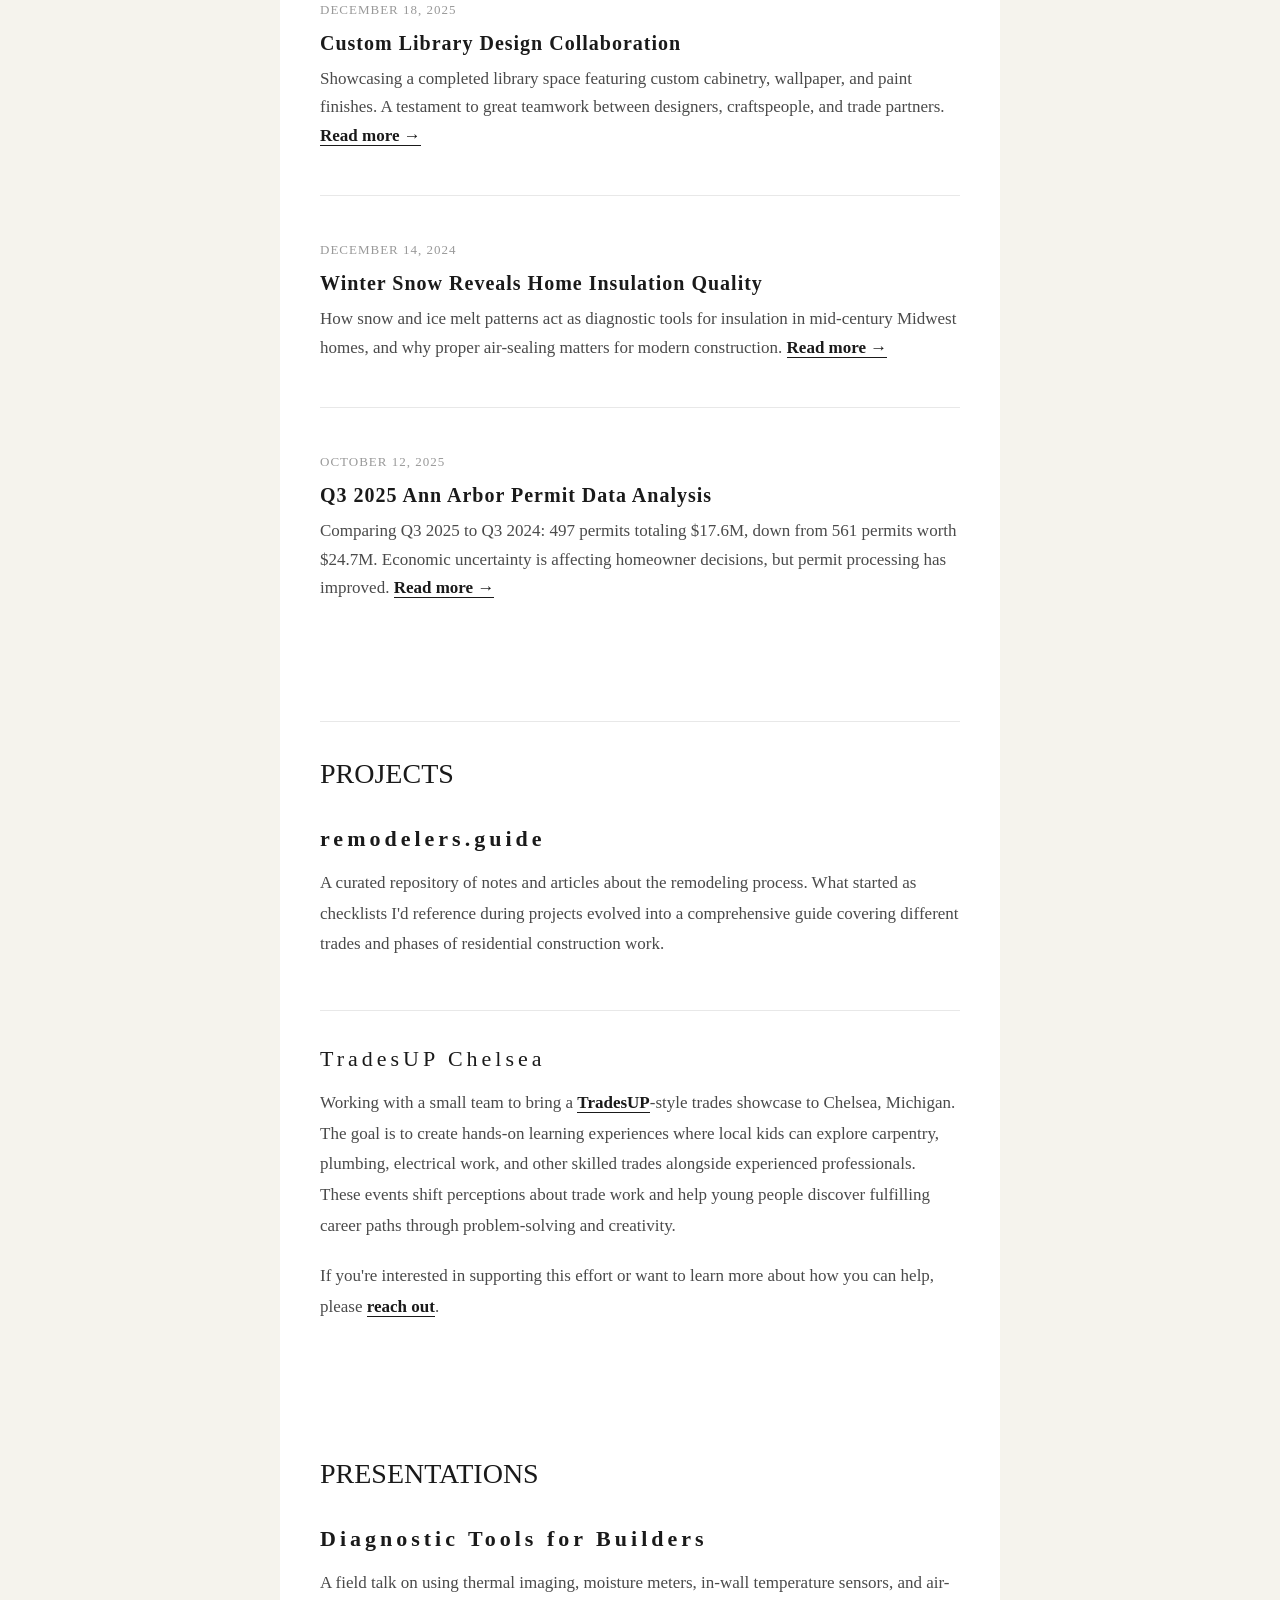
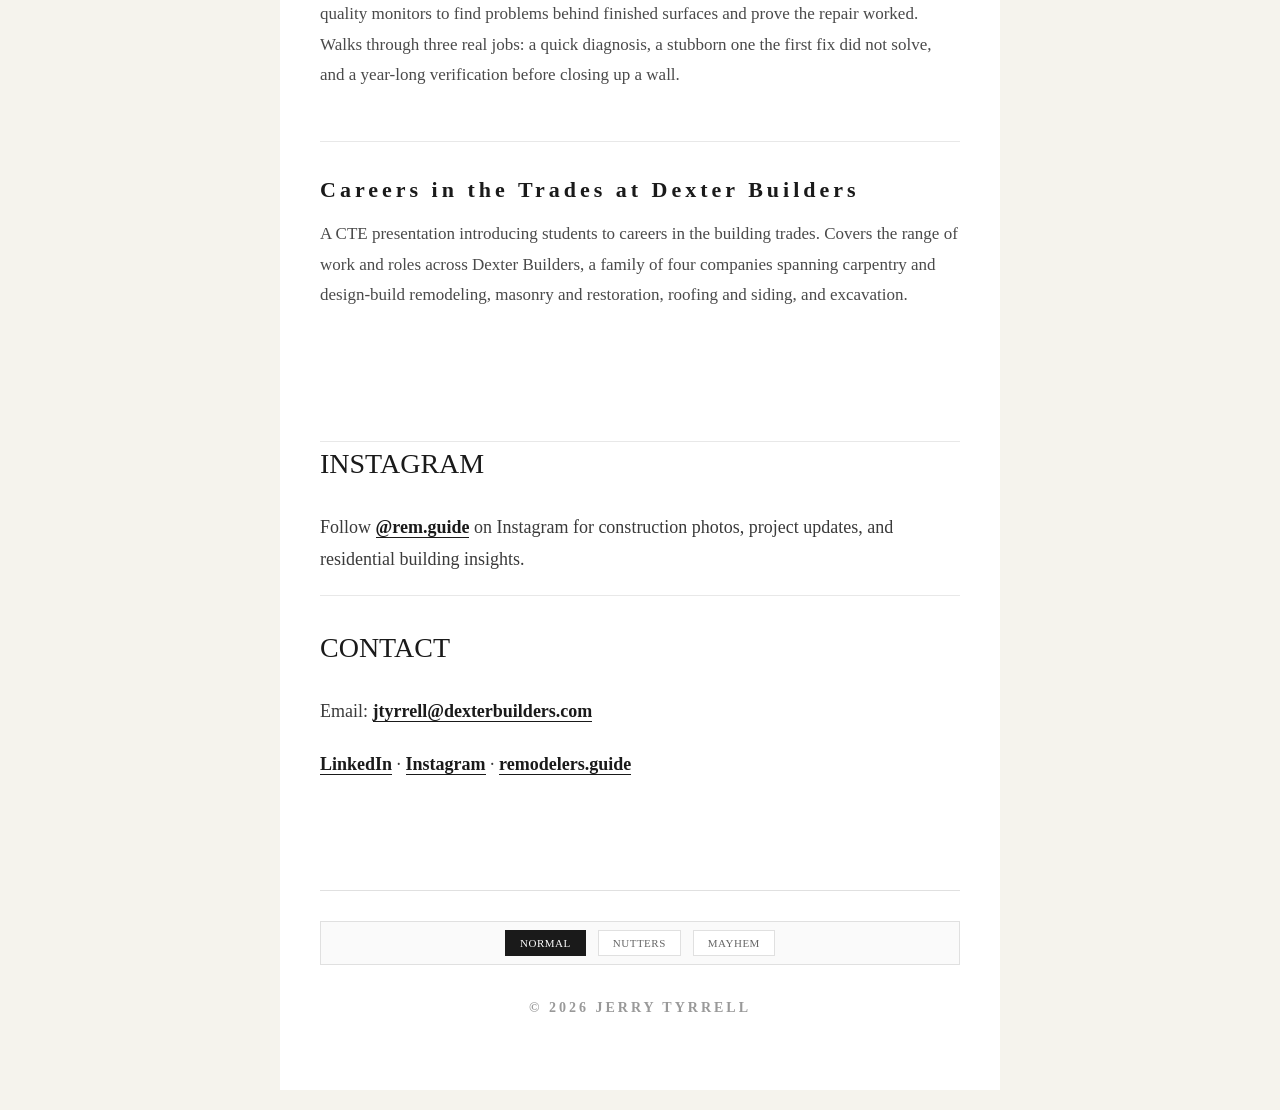
==== commit 4e5c1e5d: "Add Presentations section linking diagnostic and trades careers talks" ====
--- a/index.html
+++ b/index.html
@@ -90,6 +90,18 @@
                 </div>
             </section>
 
+            <section id="presentations">
+                <h2>Presentations</h2>
+                <div class="project">
+                    <h3><a href="https://remodelers.guide/diagnostic-tools.html" target="_blank">Diagnostic Tools for Builders</a></h3>
+                    <p>A field talk on using thermal imaging, moisture meters, in-wall temperature sensors, and air-quality monitors to find problems behind finished surfaces and prove the repair worked. Walks through three real jobs: a quick diagnosis, a stubborn one the first fix did not solve, and a year-long verification before closing up a wall.</p>
+                </div>
+                <div class="project">
+                    <h3><a href="https://remodelers.guide/cte-presentation.html" target="_blank">Careers in the Trades at Dexter Builders</a></h3>
+                    <p>A CTE presentation introducing students to careers in the building trades. Covers the range of work and roles across Dexter Builders, a family of four companies spanning carpentry and design-build remodeling, masonry and restoration, roofing and siding, and excavation.</p>
+                </div>
+            </section>
+
             <section id="instagram">
                 <h2>Instagram</h2>
                 <p>Follow <a href="https://www.instagram.com/rem.guide" target="_blank">@rem.guide</a> on Instagram for construction photos, project updates, and residential building insights.</p>
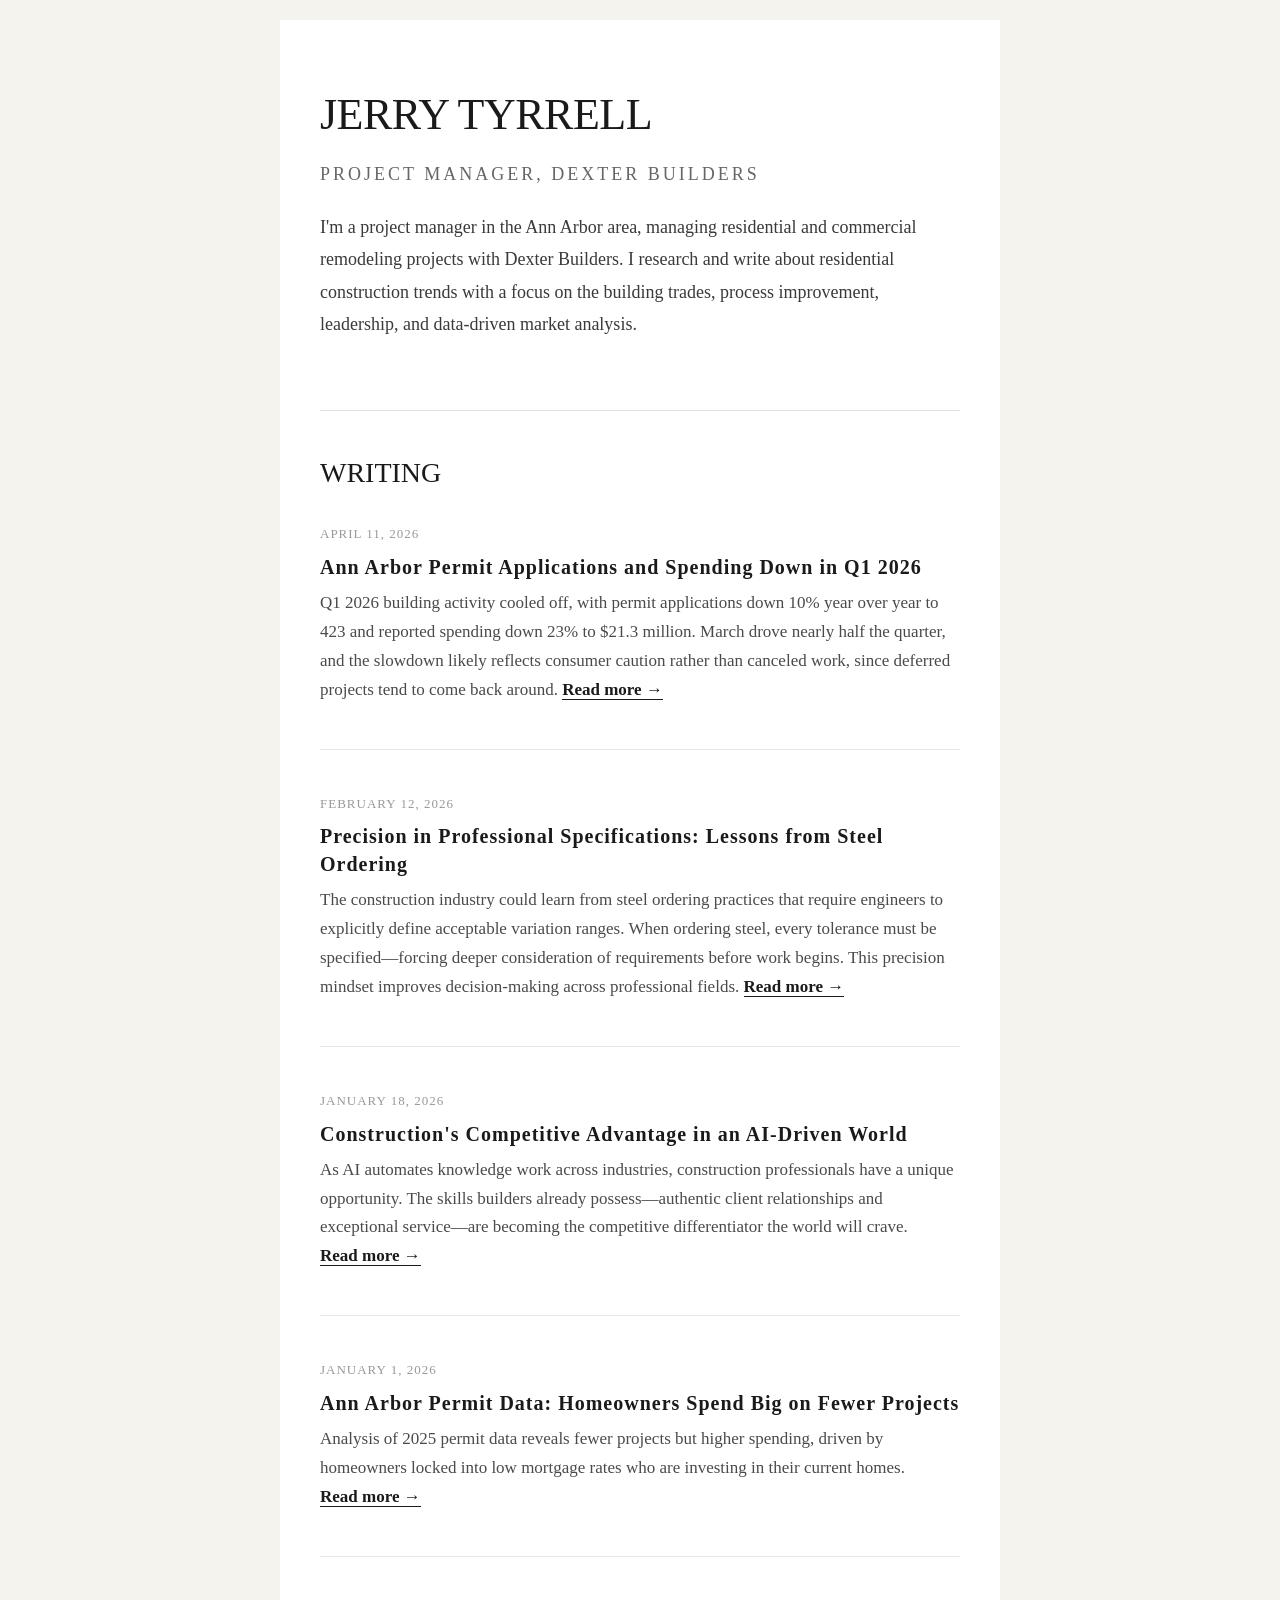
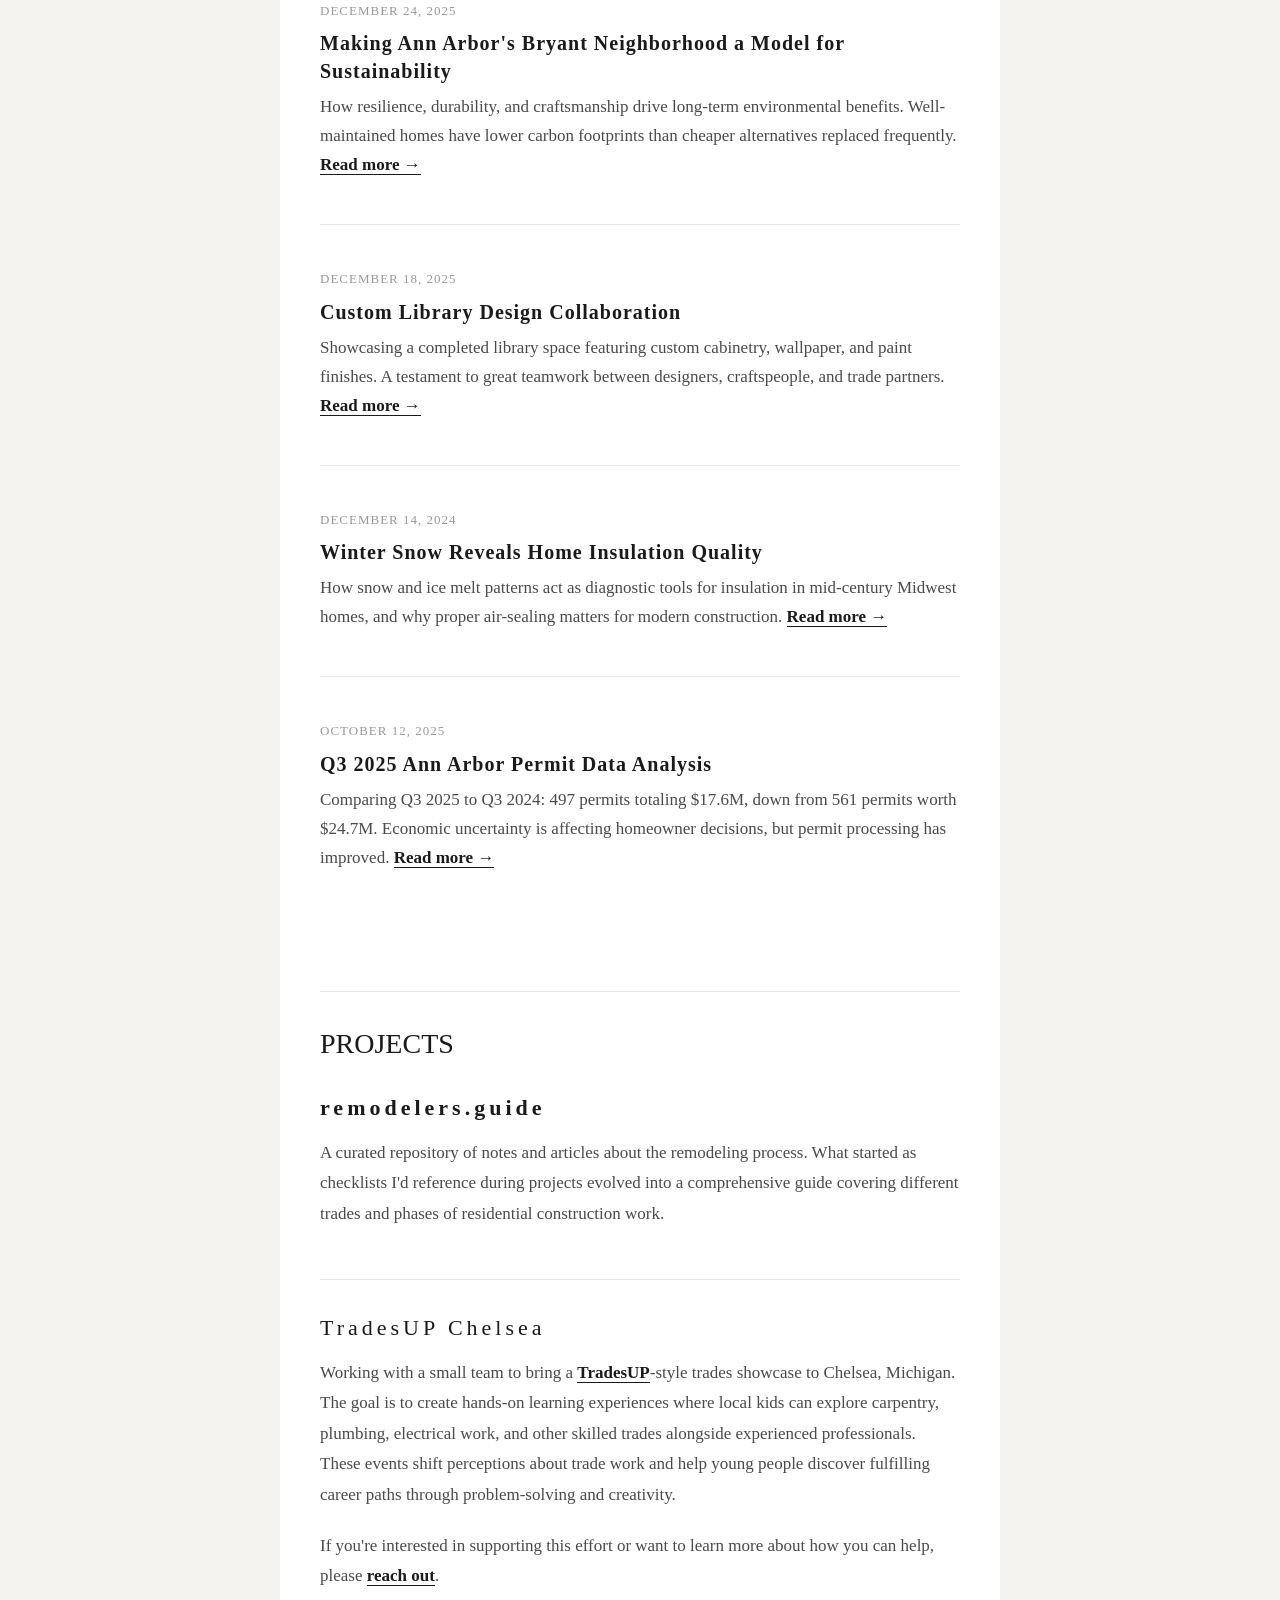
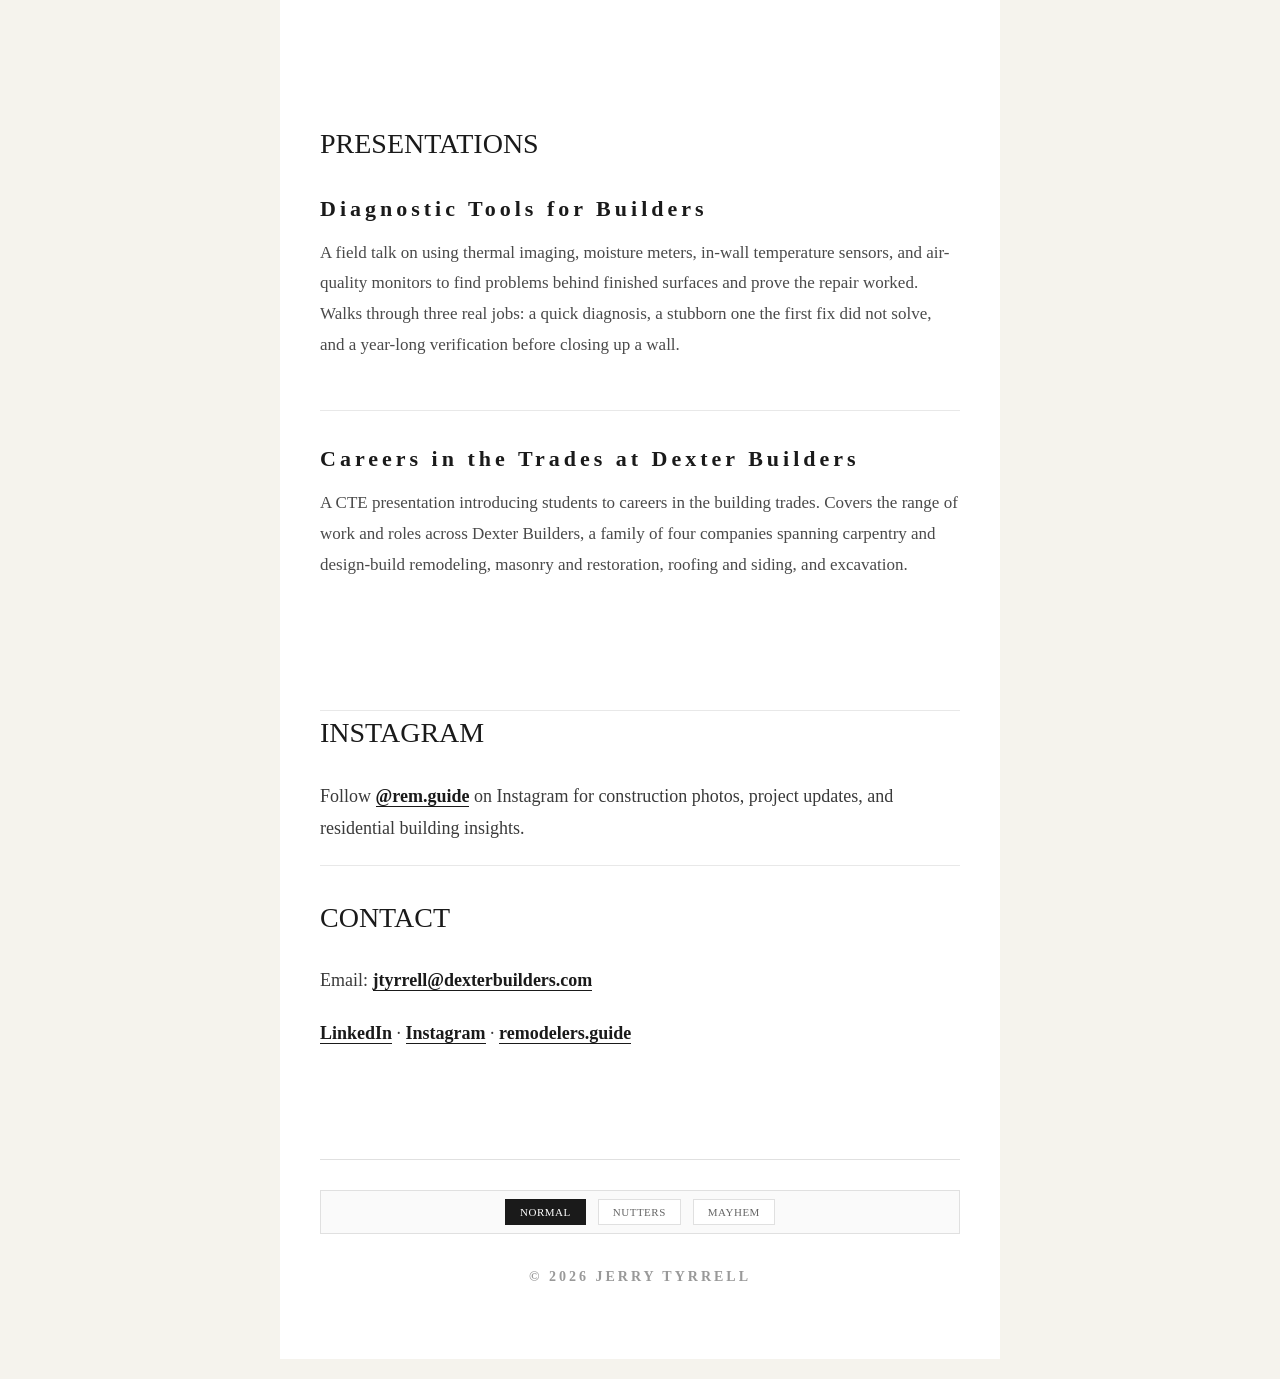
==== commit 8f9e8755: "Add April 2026 LinkedIn post on Q1 Ann Arbor permit data" ====
--- a/index.html
+++ b/index.html
@@ -21,6 +21,14 @@
                 <h2>Writing</h2>
 
                 <div class="posts-grid">
+                    <div class="post-tile">
+                        <div class="post-meta">April 11, 2026</div>
+                        <h3><a href="https://www.linkedin.com/posts/jerrytyrrell_updates-about-the-building-and-remodeling-activity-7448568483594014720-kWm_" target="_blank">Ann Arbor Permit Applications and Spending Down in Q1 2026</a></h3>
+                        <p>Q1 2026 building activity cooled off, with permit applications down 10% year over year to 423 and reported spending down 23% to $21.3 million. March drove nearly half the quarter, and the slowdown likely reflects consumer caution rather than canceled work, since deferred projects tend to come back around. <a href="https://www.linkedin.com/posts/jerrytyrrell_updates-about-the-building-and-remodeling-activity-7448568483594014720-kWm_" target="_blank" class="read-more">Read more →</a></p>
+                    </div>
+
+                    <div class="post-divider"></div>
+
                     <div class="post-tile">
                         <div class="post-meta">February 12, 2026</div>
                         <h3><a href="https://www.linkedin.com/feed/update/urn:li:activity:7427568767519367168/" target="_blank">Precision in Professional Specifications: Lessons from Steel Ordering</a></h3>
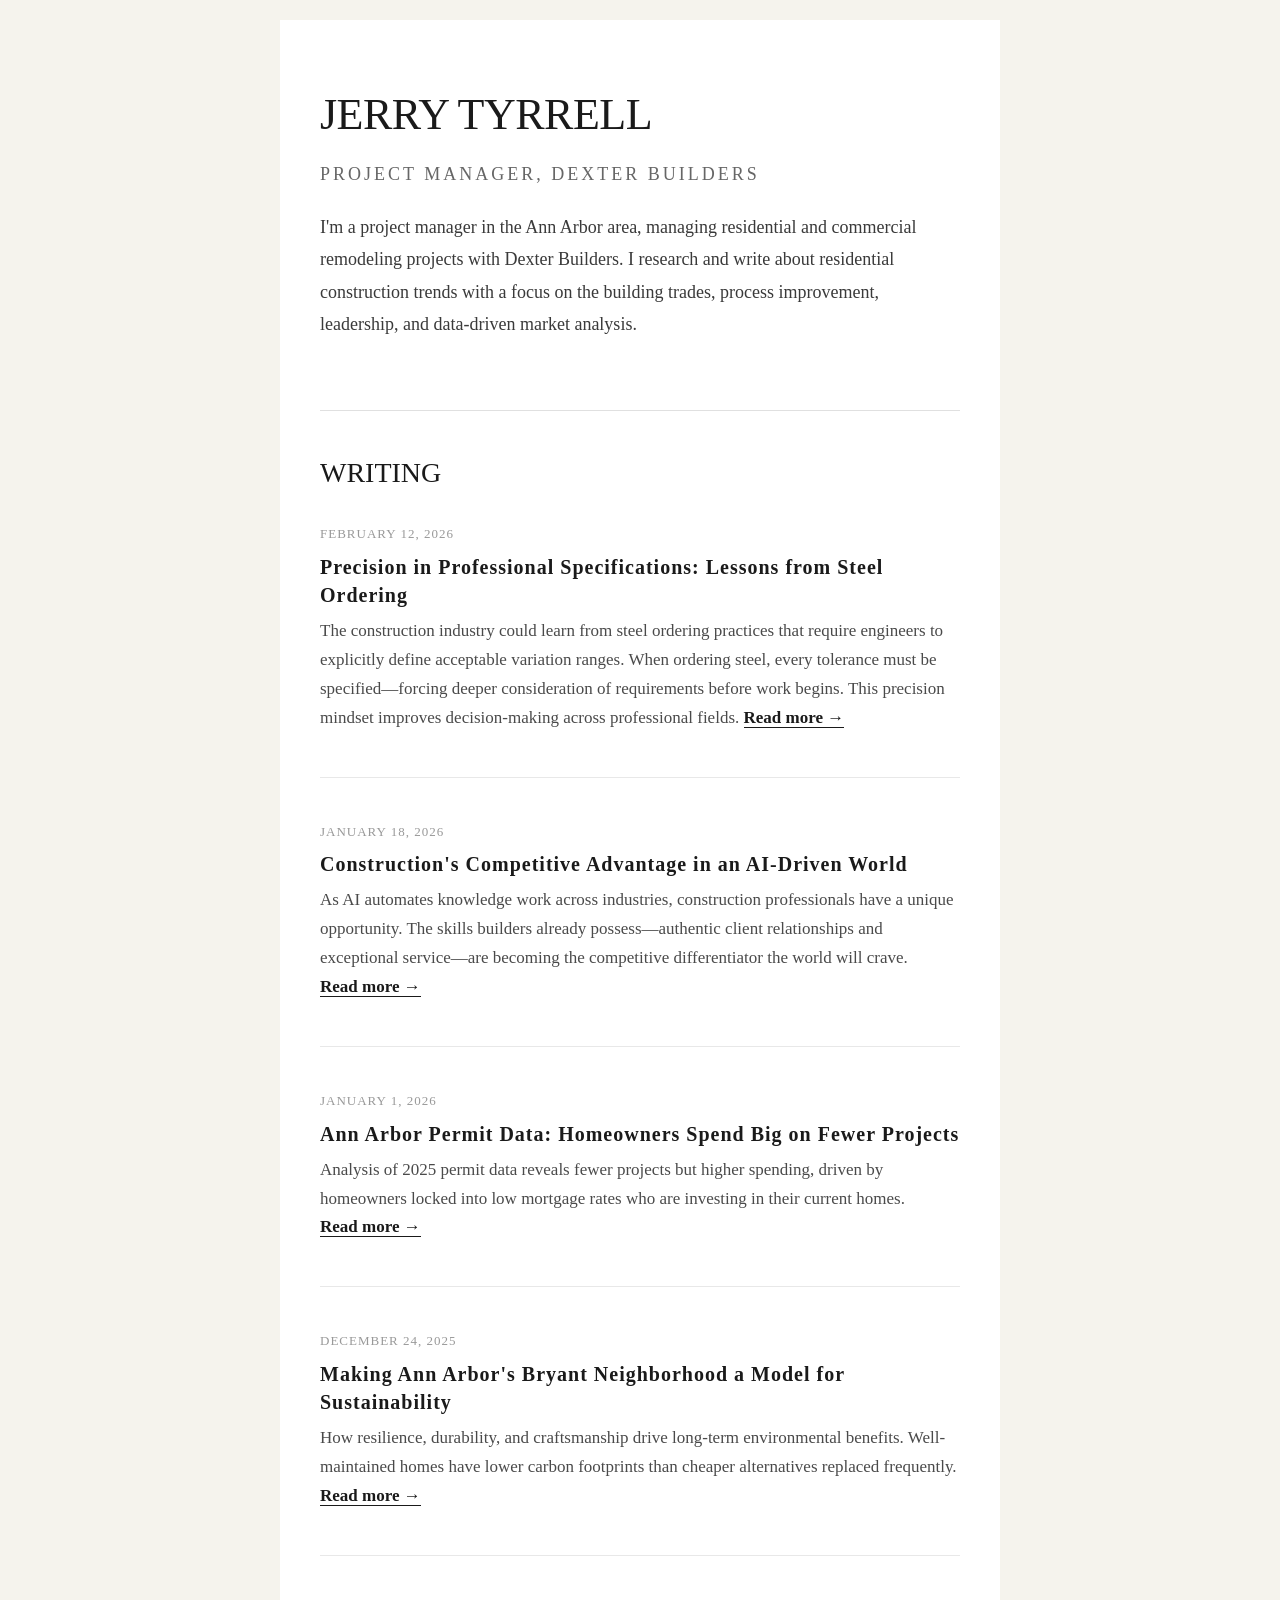
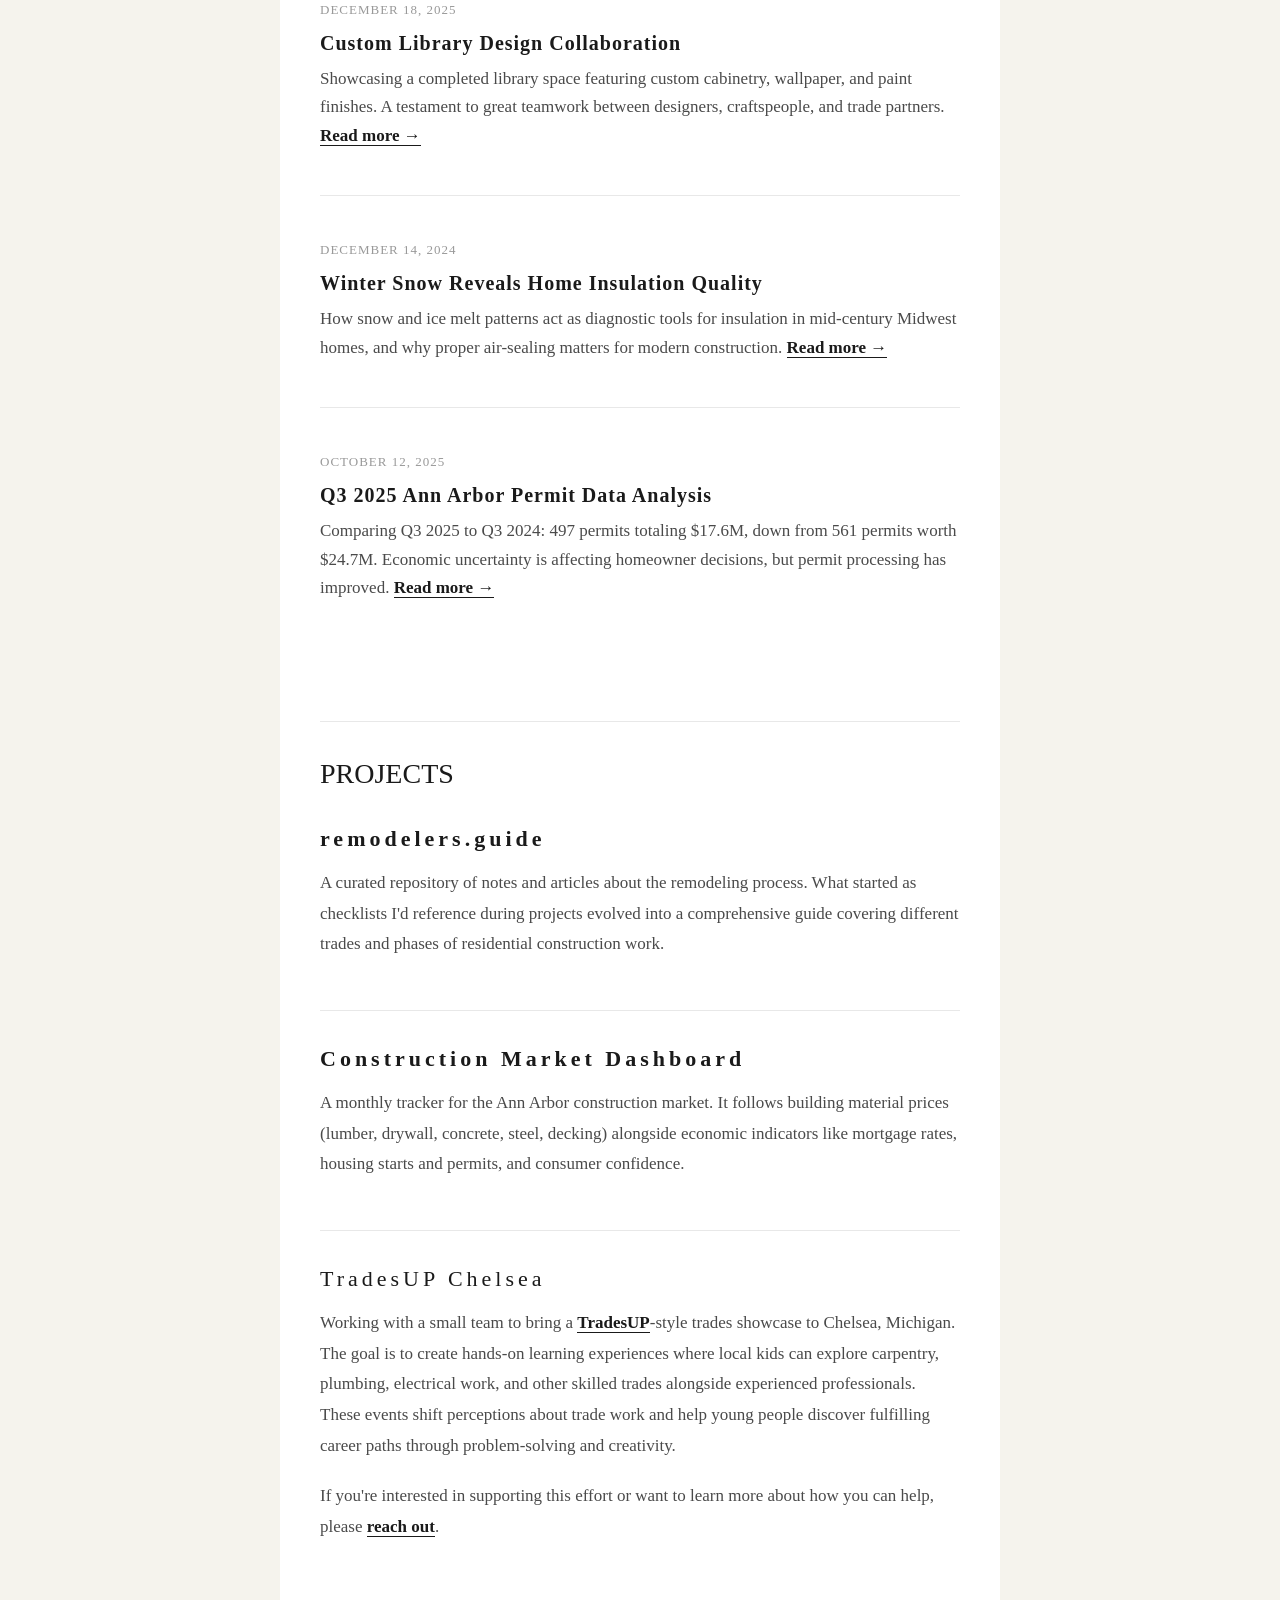
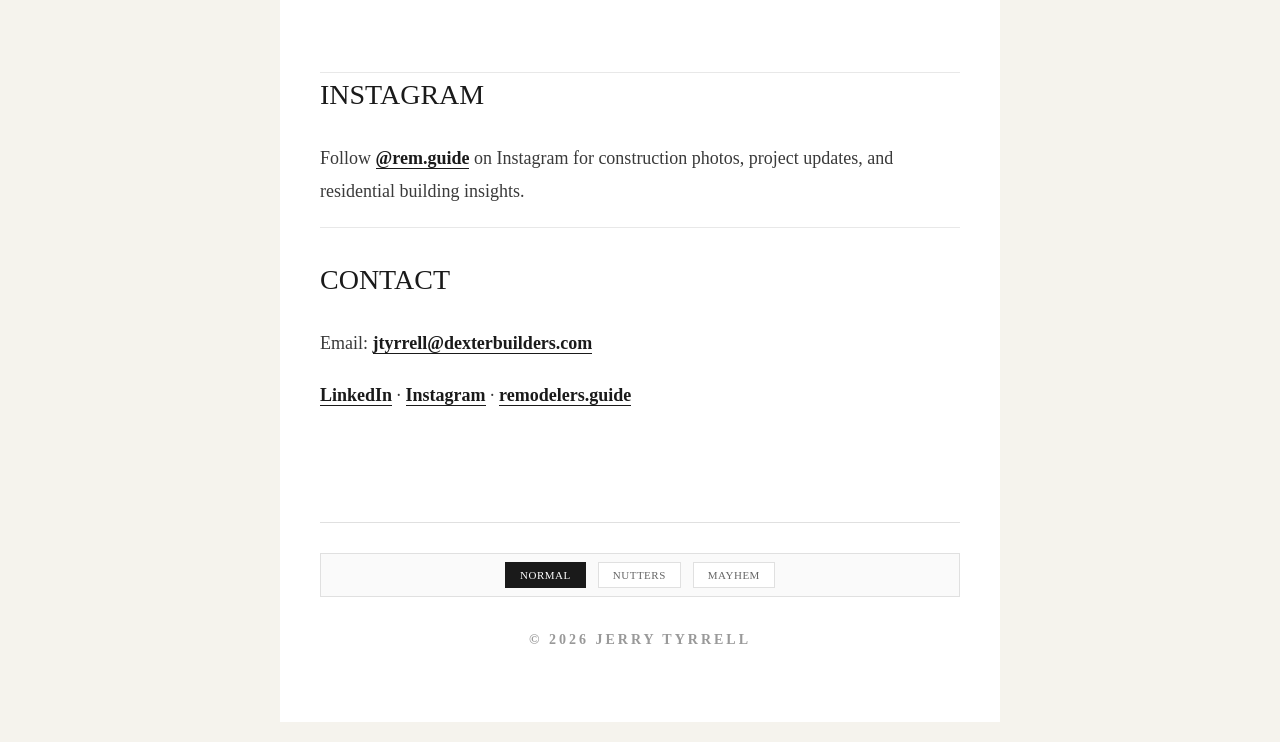
==== commit 14c6643d: "Add Construction Market Dashboard to Projects" ====
--- a/index.html
+++ b/index.html
@@ -21,14 +21,6 @@
                 <h2>Writing</h2>
 
                 <div class="posts-grid">
-                    <div class="post-tile">
-                        <div class="post-meta">April 11, 2026</div>
-                        <h3><a href="https://www.linkedin.com/posts/jerrytyrrell_updates-about-the-building-and-remodeling-activity-7448568483594014720-kWm_" target="_blank">Ann Arbor Permit Applications and Spending Down in Q1 2026</a></h3>
-                        <p>Q1 2026 building activity cooled off, with permit applications down 10% year over year to 423 and reported spending down 23% to $21.3 million. March drove nearly half the quarter, and the slowdown likely reflects consumer caution rather than canceled work, since deferred projects tend to come back around. <a href="https://www.linkedin.com/posts/jerrytyrrell_updates-about-the-building-and-remodeling-activity-7448568483594014720-kWm_" target="_blank" class="read-more">Read more →</a></p>
-                    </div>
-
-                    <div class="post-divider"></div>
-
                     <div class="post-tile">
                         <div class="post-meta">February 12, 2026</div>
                         <h3><a href="https://www.linkedin.com/feed/update/urn:li:activity:7427568767519367168/" target="_blank">Precision in Professional Specifications: Lessons from Steel Ordering</a></h3>
@@ -92,21 +84,13 @@
                     <p>A curated repository of notes and articles about the remodeling process. What started as checklists I'd reference during projects evolved into a comprehensive guide covering different trades and phases of residential construction work.</p>
                 </div>
                 <div class="project">
+                    <h3><a href="https://jertyr.github.io/rem-guide/construction-dashboard.html" target="_blank">Construction Market Dashboard</a></h3>
+                    <p>A monthly tracker for the Ann Arbor construction market. It follows building material prices (lumber, drywall, concrete, steel, decking) alongside economic indicators like mortgage rates, housing starts and permits, and consumer confidence.</p>
+                </div>
+                <div class="project">
                     <h3>TradesUP Chelsea</h3>
                     <p>Working with a small team to bring a <a href="https://www.tradesup.org/" target="_blank">TradesUP</a>-style trades showcase to Chelsea, Michigan. The goal is to create hands-on learning experiences where local kids can explore carpentry, plumbing, electrical work, and other skilled trades alongside experienced professionals. These events shift perceptions about trade work and help young people discover fulfilling career paths through problem-solving and creativity.</p>
                     <p>If you're interested in supporting this effort or want to learn more about how you can help, please <a href="mailto:jtyrrell@dexterbuilders.com">reach out</a>.</p>
-                </div>
-            </section>
-
-            <section id="presentations">
-                <h2>Presentations</h2>
-                <div class="project">
-                    <h3><a href="https://remodelers.guide/diagnostic-tools.html" target="_blank">Diagnostic Tools for Builders</a></h3>
-                    <p>A field talk on using thermal imaging, moisture meters, in-wall temperature sensors, and air-quality monitors to find problems behind finished surfaces and prove the repair worked. Walks through three real jobs: a quick diagnosis, a stubborn one the first fix did not solve, and a year-long verification before closing up a wall.</p>
-                </div>
-                <div class="project">
-                    <h3><a href="https://remodelers.guide/cte-presentation.html" target="_blank">Careers in the Trades at Dexter Builders</a></h3>
-                    <p>A CTE presentation introducing students to careers in the building trades. Covers the range of work and roles across Dexter Builders, a family of four companies spanning carpentry and design-build remodeling, masonry and restoration, roofing and siding, and excavation.</p>
                 </div>
             </section>
 
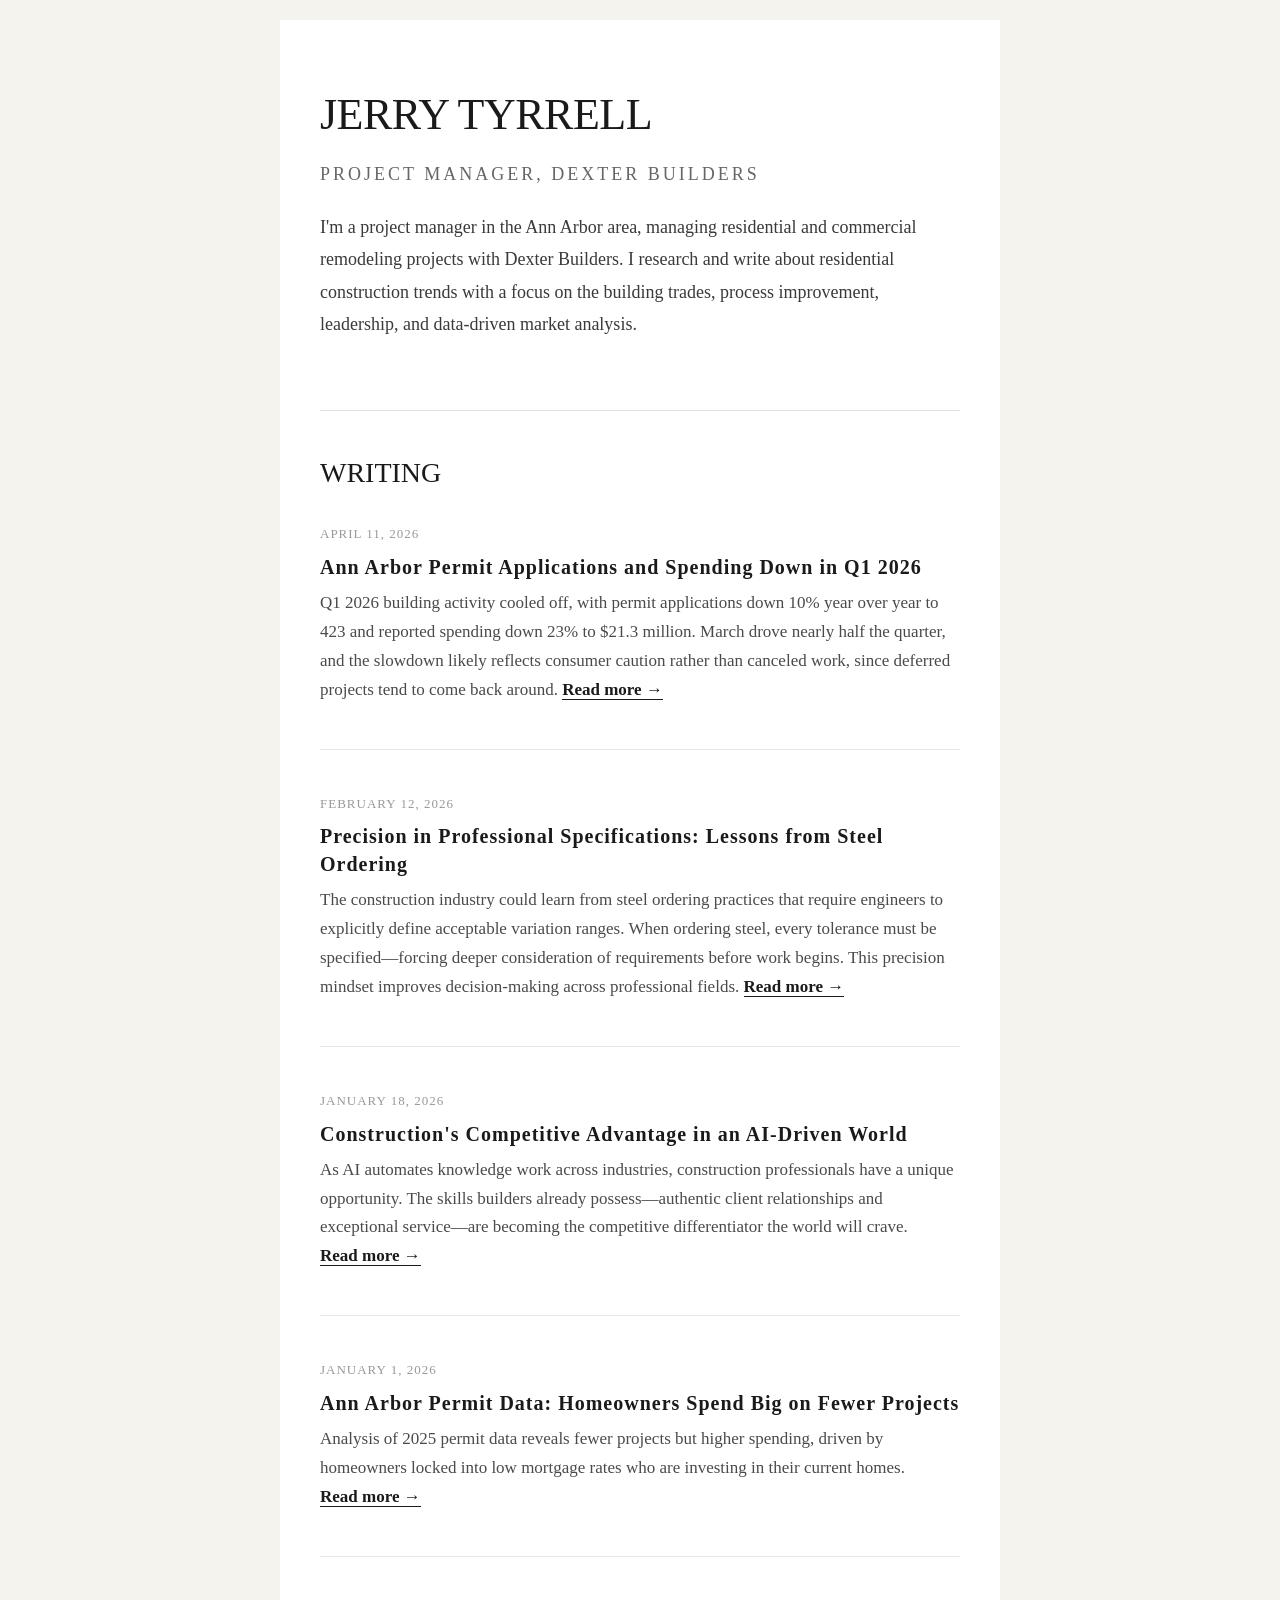
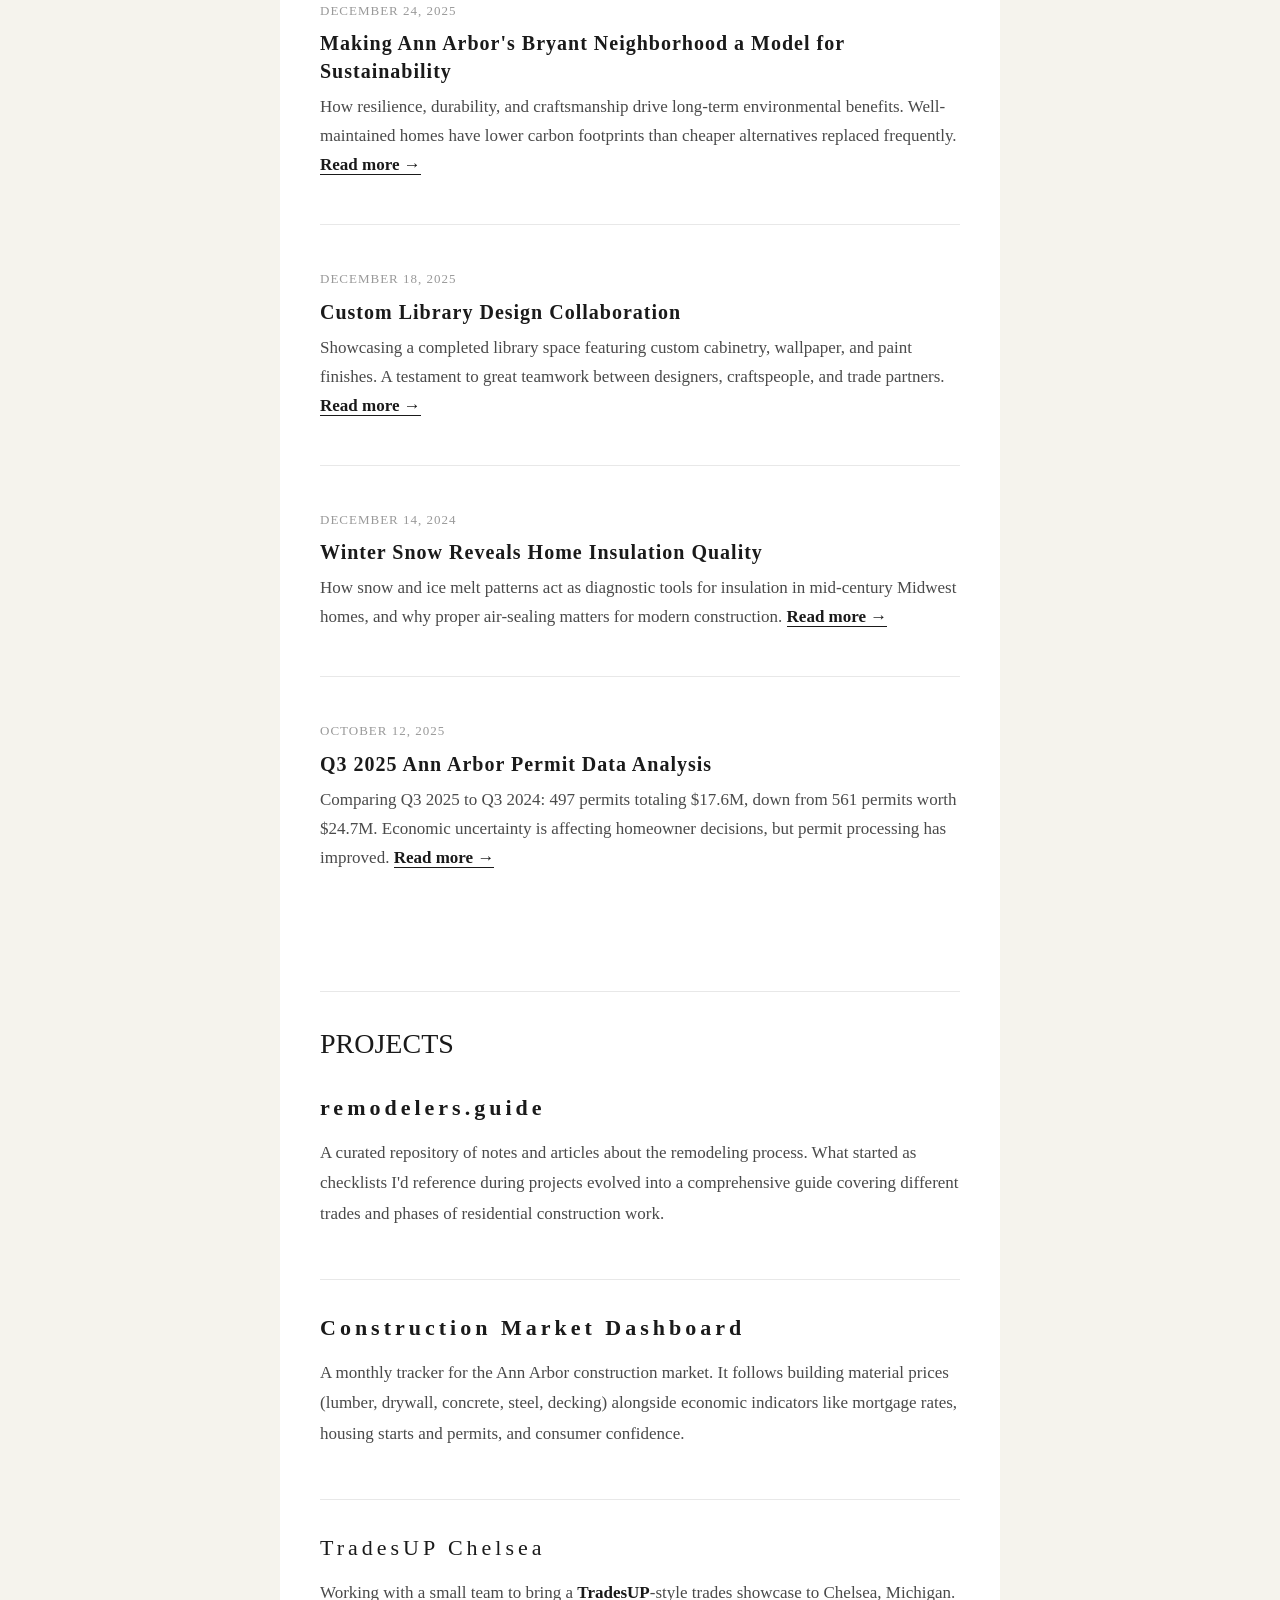
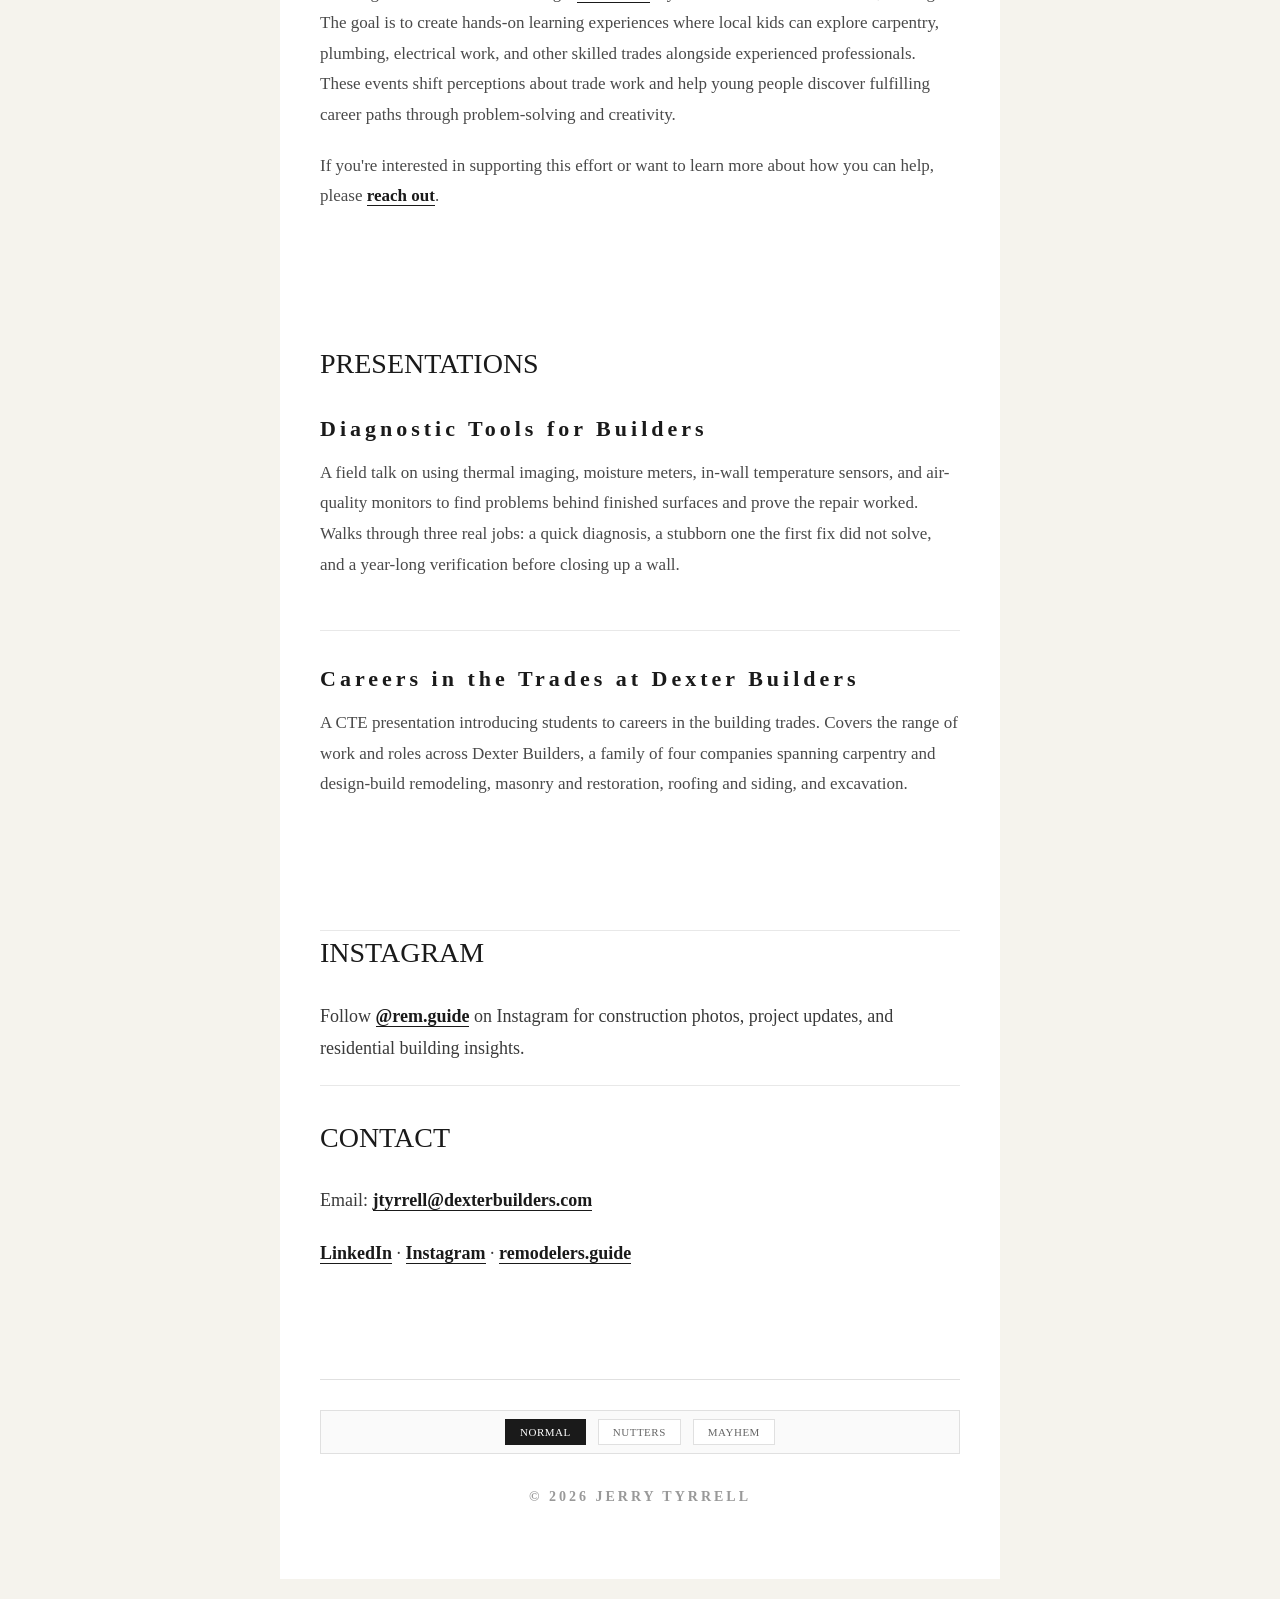
==== commit dcc26eb3: "Merge pull request #31 from jertyr/claude/add-construction-dashboard-o4xwl7 Add Construction Market " ====
--- a/index.html
+++ b/index.html
@@ -21,6 +21,14 @@
                 <h2>Writing</h2>
 
                 <div class="posts-grid">
+                    <div class="post-tile">
+                        <div class="post-meta">April 11, 2026</div>
+                        <h3><a href="https://www.linkedin.com/posts/jerrytyrrell_updates-about-the-building-and-remodeling-activity-7448568483594014720-kWm_" target="_blank">Ann Arbor Permit Applications and Spending Down in Q1 2026</a></h3>
+                        <p>Q1 2026 building activity cooled off, with permit applications down 10% year over year to 423 and reported spending down 23% to $21.3 million. March drove nearly half the quarter, and the slowdown likely reflects consumer caution rather than canceled work, since deferred projects tend to come back around. <a href="https://www.linkedin.com/posts/jerrytyrrell_updates-about-the-building-and-remodeling-activity-7448568483594014720-kWm_" target="_blank" class="read-more">Read more →</a></p>
+                    </div>
+
+                    <div class="post-divider"></div>
+
                     <div class="post-tile">
                         <div class="post-meta">February 12, 2026</div>
                         <h3><a href="https://www.linkedin.com/feed/update/urn:li:activity:7427568767519367168/" target="_blank">Precision in Professional Specifications: Lessons from Steel Ordering</a></h3>
@@ -94,6 +102,18 @@
                 </div>
             </section>
 
+            <section id="presentations">
+                <h2>Presentations</h2>
+                <div class="project">
+                    <h3><a href="https://jertyr.github.io/rem-guide/diagnostic-tools.html" target="_blank">Diagnostic Tools for Builders</a></h3>
+                    <p>A field talk on using thermal imaging, moisture meters, in-wall temperature sensors, and air-quality monitors to find problems behind finished surfaces and prove the repair worked. Walks through three real jobs: a quick diagnosis, a stubborn one the first fix did not solve, and a year-long verification before closing up a wall.</p>
+                </div>
+                <div class="project">
+                    <h3><a href="https://jertyr.github.io/rem-guide/cte-presentation.html" target="_blank">Careers in the Trades at Dexter Builders</a></h3>
+                    <p>A CTE presentation introducing students to careers in the building trades. Covers the range of work and roles across Dexter Builders, a family of four companies spanning carpentry and design-build remodeling, masonry and restoration, roofing and siding, and excavation.</p>
+                </div>
+            </section>
+
             <section id="instagram">
                 <h2>Instagram</h2>
                 <p>Follow <a href="https://www.instagram.com/rem.guide" target="_blank">@rem.guide</a> on Instagram for construction photos, project updates, and residential building insights.</p>
